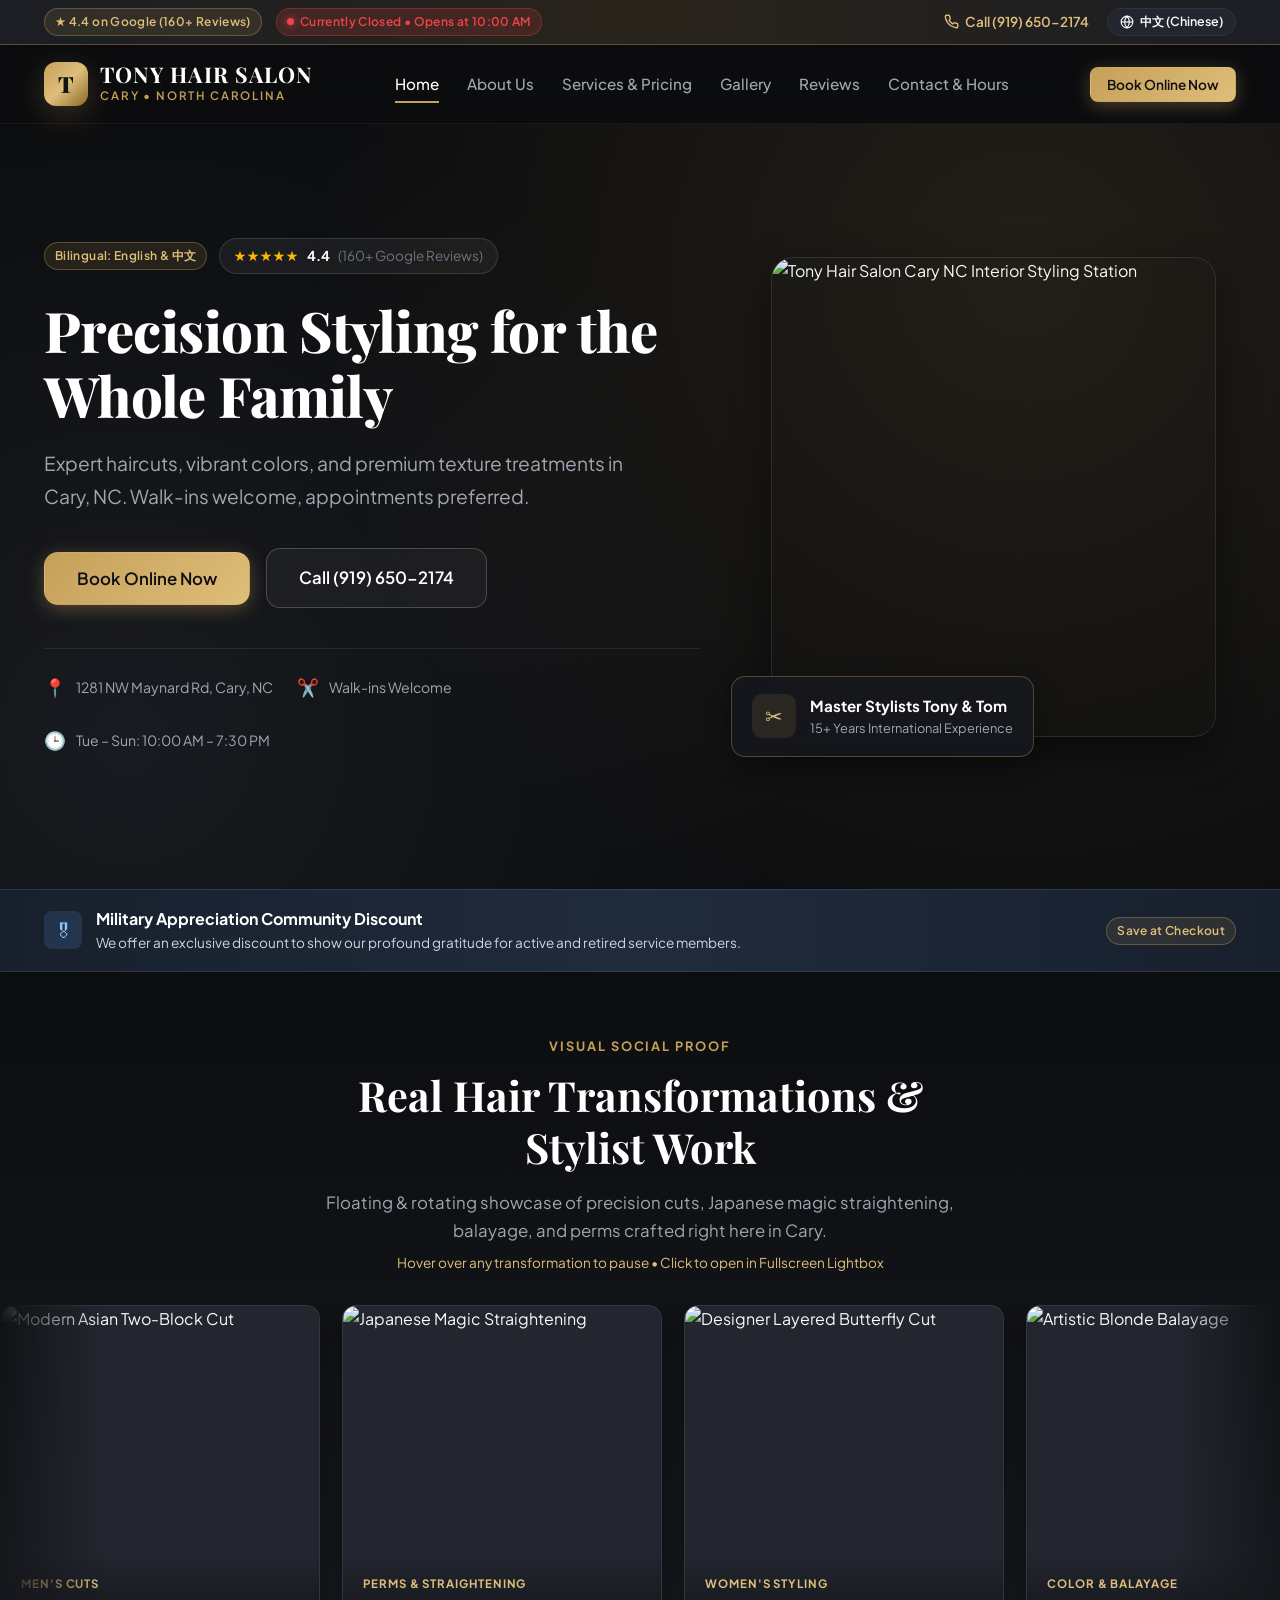
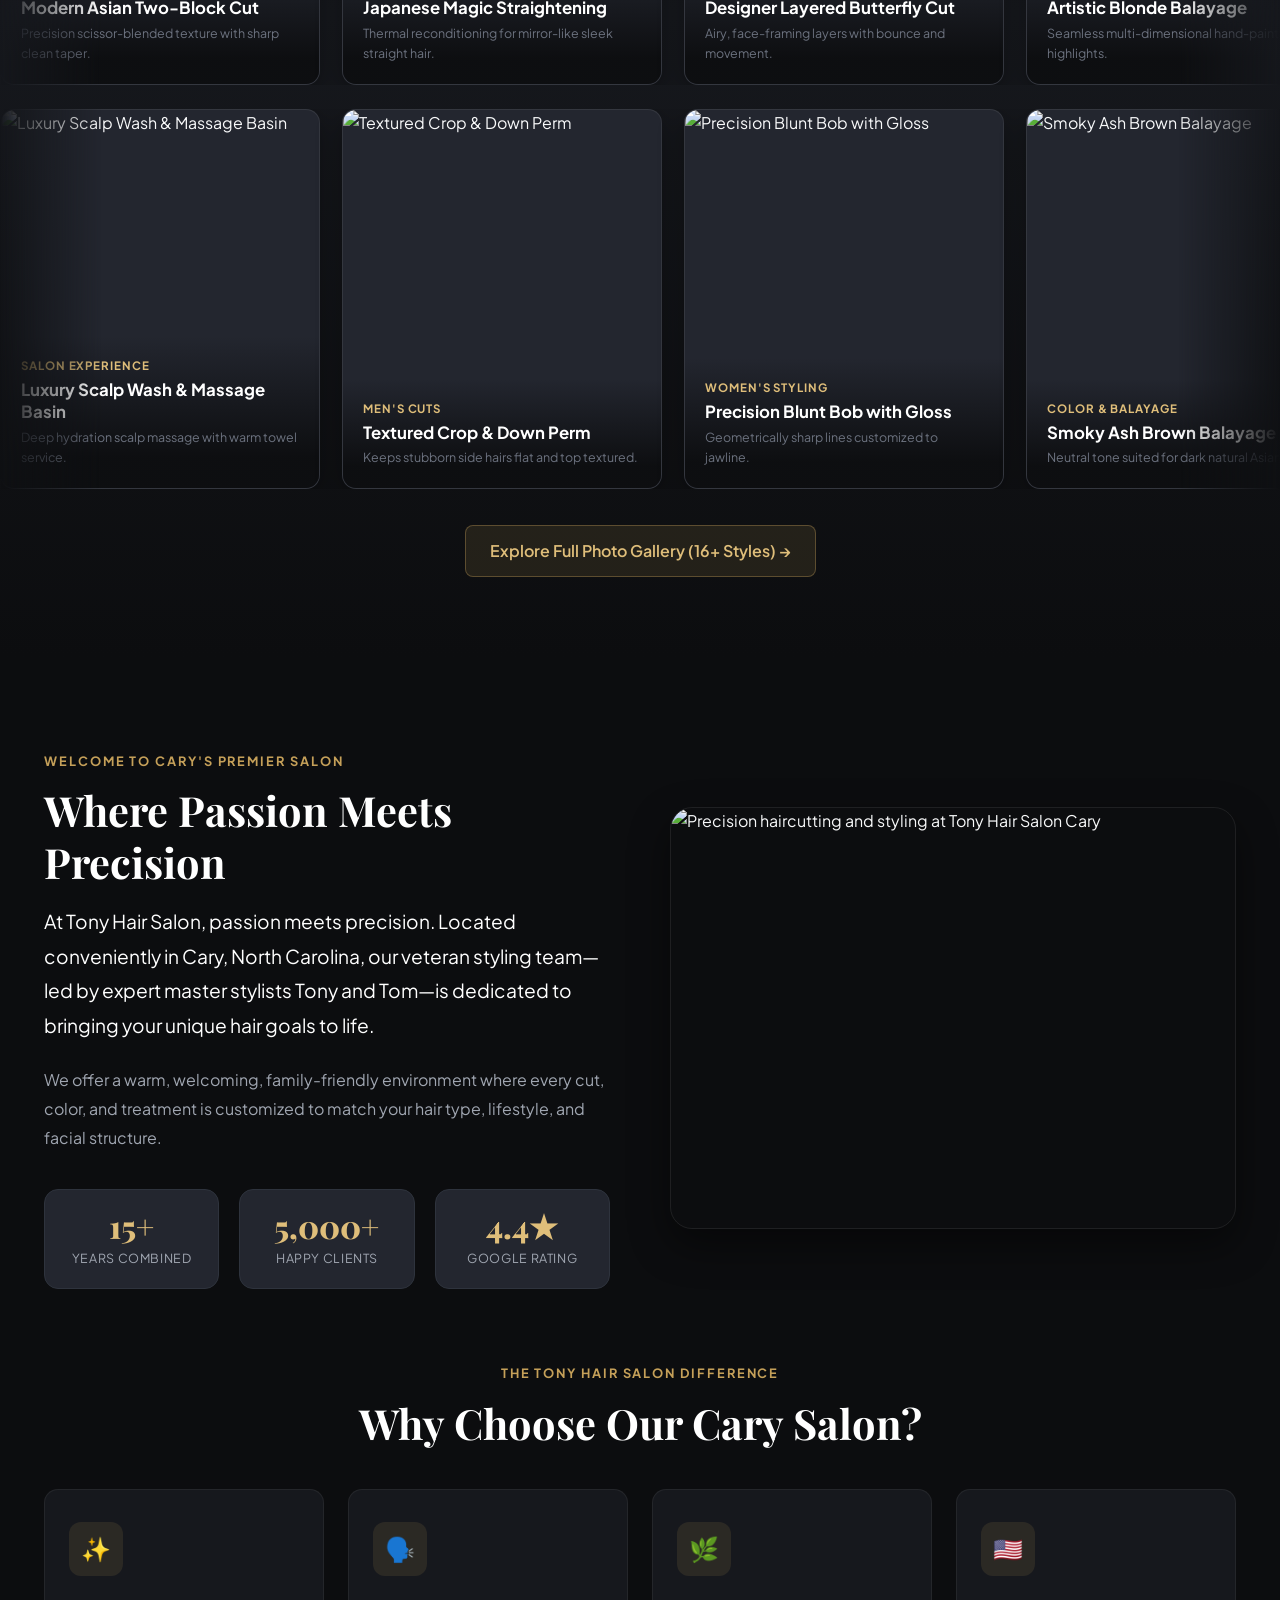
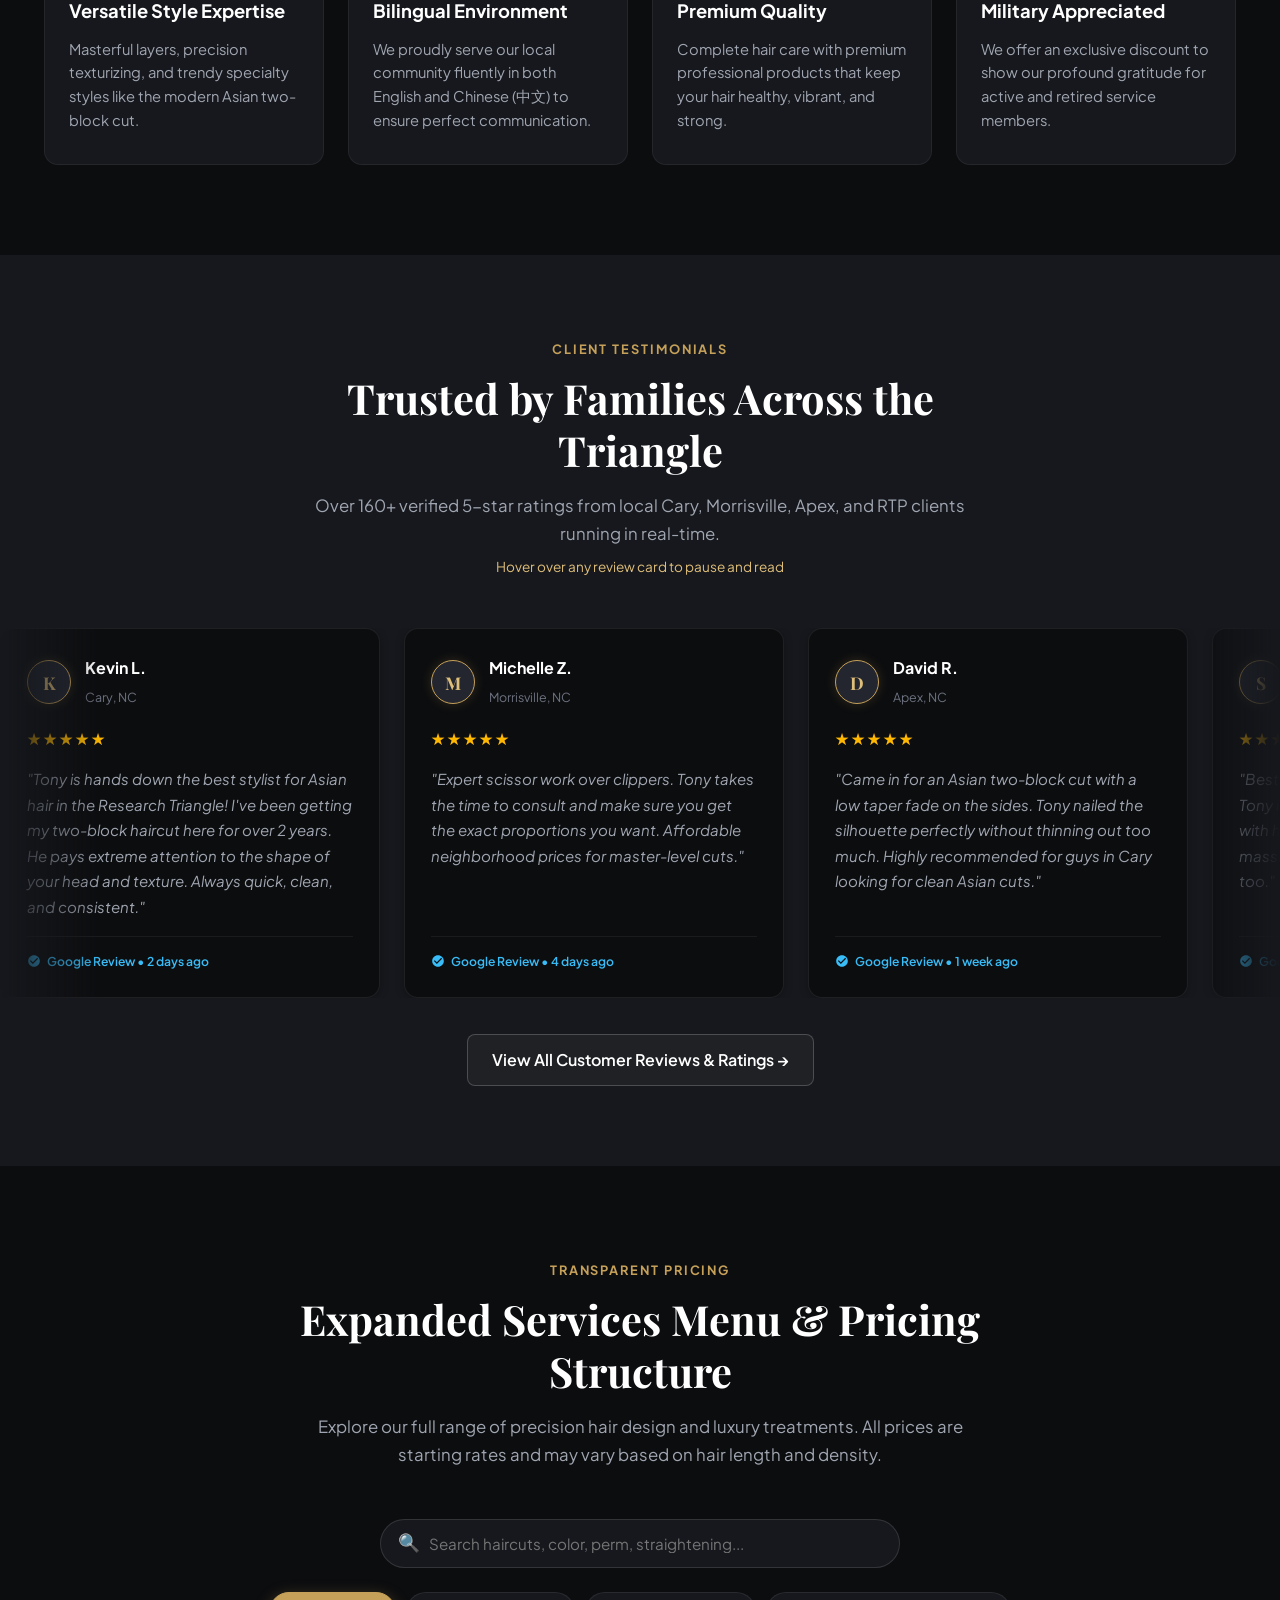
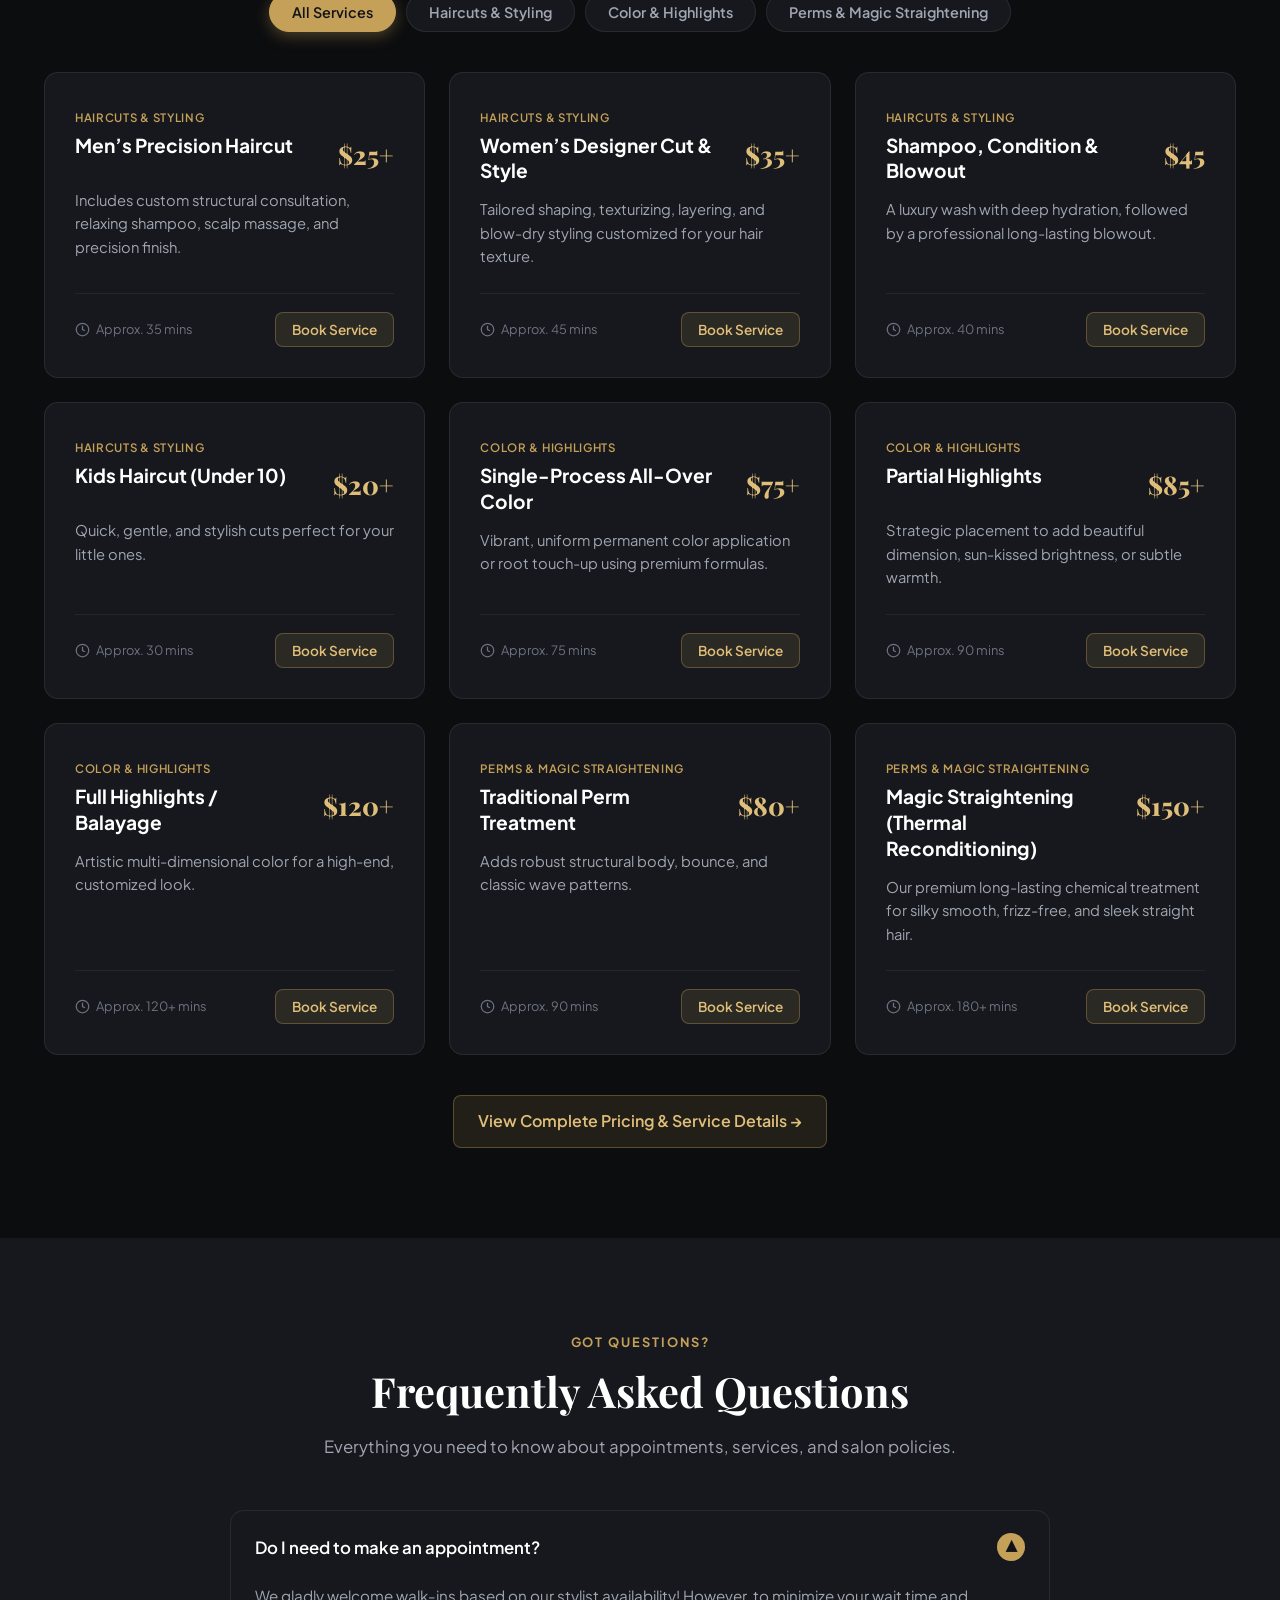
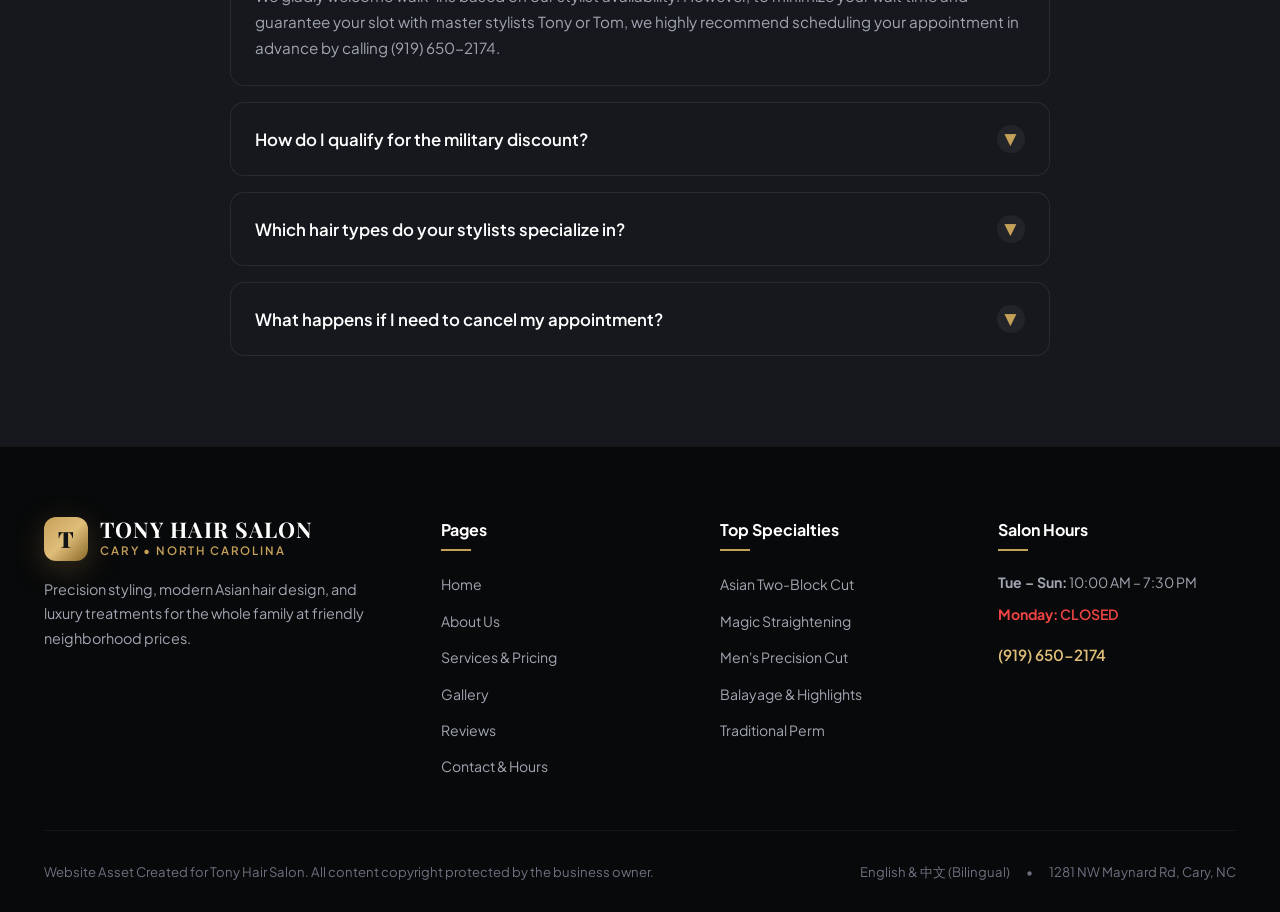
==== index.html @ cad19a23 "feat: complete multi-page bilingual website with clean URLs, 3D social proof, and 158 Google reviews" ====
<!DOCTYPE html>
<html lang="en">
<head>
  <meta charset="UTF-8">
  <meta name="viewport" content="width=device-width, initial-scale=1.0, maximum-scale=5.0">
  <title>Tony Hair Salon | Precision Styling in Cary, NC | 托尼美发沙龙</title>
  <meta name="description" content="Tony Hair Salon in Cary, NC. Expert haircuts, modern Asian two-block cuts, vibrant colors, balayage, perms, and Japanese Magic Straightening by master stylists Tony and Tom. Walk-ins welcome!">
  <meta name="keywords" content="Tony Hair Salon, Cary NC hair salon, Asian hair salon Cary, two block cut Cary, Japanese magic straightening NC, haircut Cary NC, balayage Cary NC, Tony and Tom stylists">
  <meta name="author" content="Tony Hair Salon">
  
  <!-- OpenGraph / Social Sharing -->
  <meta property="og:type" content="business.business">
  <meta property="og:title" content="Tony Hair Salon | Precision Styling in Cary, NC">
  <meta property="og:description" content="Expert haircuts, vibrant colors, and premium texture treatments in Cary, NC. Walk-ins welcome, appointments preferred. Bilingual English & Chinese.">
  <meta property="og:image" content="https://images.unsplash.com/photo-1560066984-138dadb4c035?auto=format&fit=crop&w=1200&q=80">
  <meta property="og:url" content="https://tonyhairsaloncary.com">

  <!-- Favicon Monogram -->
  <link rel="icon" href="data:image/svg+xml,<svg xmlns='http://www.w3.org/2000/svg' viewBox='0 0 100 100'><rect width='100' height='100' rx='22' fill='%23121316'/><text x='50%' y='64%' font-family='Georgia, serif' font-size='56' font-weight='bold' fill='%23c5a059' text-anchor='middle'>T</text></svg>">

  <!-- Google Fonts: Playfair Display (Serif) & Plus Jakarta Sans (Sans-Serif) -->
  <link rel="preconnect" href="https://fonts.googleapis.com">
  <link rel="preconnect" href="https://fonts.gstatic.com" crossorigin>
  <link href="https://fonts.googleapis.com/css2?family=Playfair+Display:ital,wght@0,600;0,700;0,800;1,600&family=Plus+Jakarta+Sans:wght@400;500;600;700;800&display=swap" rel="stylesheet">

  <!-- Main Stylesheet -->
  <link rel="stylesheet" href="styles.css">

  <!-- Schema.org LocalBusiness SEO Data -->
  <script type="application/ld+json">
  {
    "@context": "https://schema.org",
    "@type": "HairSalon",
    "name": "Tony Hair Salon",
    "image": "https://images.unsplash.com/photo-1560066984-138dadb4c035?auto=format&fit=crop&w=1200&q=80",
    "telephone": "+1-919-650-2174",
    "address": {
      "@type": "PostalAddress",
      "streetAddress": "1281 NW Maynard Rd",
      "addressLocality": "Cary",
      "addressRegion": "NC",
      "postalCode": "27513",
      "addressCountry": "US"
    },
    "geo": {
      "@type": "GeoCoordinates",
      "latitude": 35.7929424,
      "longitude": -78.7959042
    },
    "url": "https://tonyhairsaloncary.com",
    "priceRange": "$20 - $150+",
    "aggregateRating": {
      "@type": "AggregateRating",
      "ratingValue": "4.4",
      "reviewCount": "168"
    },
    "openingHoursSpecification": [
      {
        "@type": "OpeningHoursSpecification",
        "dayOfWeek": ["Tuesday", "Wednesday", "Thursday", "Friday", "Saturday", "Sunday"],
        "opens": "10:00",
        "closes": "19:30"
      }
    ],
    "paymentAccepted": "Cash, Credit Card, Apple Pay"
  }
  </script>
</head>
<body>

  <!-- Top Announcement & Live Status Bar -->
  <aside class="announcement-bar" aria-label="Business Announcements and Live Status">
    <div class="container announcement-content">
      <div class="announcement-left">
        <a href="reviews" class="badge-pill badge-gold" data-i18n="top_badge">★ 4.4 on Google (160+ Reviews)</a>
        <span id="liveHoursBadge" class="badge-pill badge-open">
          <span class="status-dot"></span> <span data-i18n="status_open">Open Today until 7:30 PM</span>
        </span>
      </div>
      <div class="announcement-right">
        <a href="tel:9196502174" class="phone-quicklink">
          <svg width="15" height="15" viewBox="0 0 24 24" fill="none" stroke="currentColor" stroke-width="2.2"><path d="M22 16.92v3a2 2 0 0 1-2.18 2 19.79 19.79 0 0 1-8.63-3.07 19.5 19.5 0 0 1-6-6 19.79 19.79 0 0 1-3.07-8.67A2 2 0 0 1 4.11 2h3a2 2 0 0 1 2 1.72 12.84 12.84 0 0 0 .7 2.81 2 2 0 0 1-.45 2.11L8.09 9.91a16 16 0 0 0 6 6l1.27-1.27a2 2 0 0 1 2.11-.45 12.84 12.84 0 0 0 2.81.7A2 2 0 0 1 22 16.92z"></path></svg>
          <span data-i18n="call_us">Call (919) 650-2174</span>
        </a>
        <!-- Bilingual Switcher Toggle -->
        <button id="langToggleBtn" class="lang-switch" aria-label="Switch Language Between English and Chinese">
          <svg width="14" height="14" viewBox="0 0 24 24" fill="none" stroke="currentColor" stroke-width="2"><circle cx="12" cy="12" r="10"></circle><line x1="2" y1="12" x2="22" y2="12"></line><path d="M12 2a15.3 15.3 0 0 1 4 10 15.3 15.3 0 0 1-4 10 15.3 15.3 0 0 1-4-10 15.3 15.3 0 0 1 4-10z"></path></svg>
          <span data-i18n="lang_btn">中文 (Chinese)</span>
        </button>
      </div>
    </div>
  </aside>

  <!-- Site Header & Navigation (Multi-Page) -->
  <header class="site-header">
    <div class="container header-inner">
      <a href="/" class="logo" aria-label="Tony Hair Salon Homepage">
        <div class="logo-symbol">T</div>
        <div class="logo-text">
          <span class="logo-title">Tony Hair Salon</span>
          <span>Cary • North Carolina</span>
        </div>
      </a>

      <nav id="mainNav" class="main-nav" aria-label="Main Navigation">
        <a href="/" class="nav-link current" data-i18n="nav_home">Home</a>
        <a href="about" class="nav-link" data-i18n="nav_about">About Us</a>
        <a href="services" class="nav-link" data-i18n="nav_services">Services & Pricing</a>
        <a href="gallery" class="nav-link" data-i18n="nav_gallery">Gallery</a>
        <a href="reviews" class="nav-link" data-i18n="nav_reviews">Reviews</a>
        <a href="contact" class="nav-link" data-i18n="nav_contact">Contact & Hours</a>
      </nav>

      <div class="header-actions">
        <button class="btn btn-primary btn-sm" onclick="openBookingModal()" data-i18n="btn_book_online">
          Book Online Now
        </button>
        <button id="mobileToggleBtn" class="mobile-toggle" aria-label="Toggle Mobile Menu">
          <svg width="24" height="24" viewBox="0 0 24 24" fill="none" stroke="currentColor" stroke-width="2"><line x1="3" y1="12" x2="21" y2="12"></line><line x1="3" y1="6" x2="21" y2="6"></line><line x1="3" y1="18" x2="21" y2="18"></line></svg>
        </button>
      </div>
    </div>
  </header>

  <!-- Hero Section -->
  <section class="hero-section">
    <div class="container hero-grid">
      <div class="hero-content">
        <div class="hero-badge-wrap">
          <span class="badge-pill badge-gold" data-i18n="hero_bilingual">Bilingual: English & 中文</span>
          <a href="reviews" class="google-rating-pill">
            <span class="stars">★★★★★</span>
            <span style="font-weight: 700; color: #fff;">4.4</span>
            <span style="color: var(--text-muted);">(160+ Google Reviews)</span>
          </a>
        </div>

        <h1 class="hero-title" data-i18n="hero_headline">
          Precision Styling for the <span class="text-gold">Whole Family</span>
        </h1>

        <p class="hero-subtitle" data-i18n="hero_subheadline">
          Expert haircuts, vibrant colors, and premium texture treatments in Cary, NC. Walk-ins welcome, appointments preferred.
        </p>

        <div class="hero-cta-group">
          <button class="btn btn-primary btn-lg" onclick="openBookingModal()" data-i18n="hero_cta_book">
            <svg width="18" height="18" viewBox="0 0 24 24" fill="none" stroke="currentColor" stroke-width="2.5"><rect x="3" y="4" width="18" height="18" rx="2" ry="2"></rect><line x1="16" y1="2" x2="16" y2="6"></line><line x1="8" y1="2" x2="8" y2="6"></line><line x1="3" y1="10" x2="21" y2="10"></line></svg>
            Book Online Now
          </button>
          <a href="tel:9196502174" class="btn btn-outline btn-lg" data-i18n="hero_cta_call">
            <svg width="18" height="18" viewBox="0 0 24 24" fill="none" stroke="currentColor" stroke-width="2.2"><path d="M22 16.92v3a2 2 0 0 1-2.18 2 19.79 19.79 0 0 1-8.63-3.07 19.5 19.5 0 0 1-6-6 19.79 19.79 0 0 1-3.07-8.67A2 2 0 0 1 4.11 2h3a2 2 0 0 1 2 1.72 12.84 12.84 0 0 0 .7 2.81 2 2 0 0 1-.45 2.11L8.09 9.91a16 16 0 0 0 6 6l1.27-1.27a2 2 0 0 1 2.11-.45 12.84 12.84 0 0 0 2.81.7A2 2 0 0 1 22 16.92z"></path></svg>
            Call (919) 650-2174
          </a>
        </div>

        <div class="hero-meta-strip">
          <div class="meta-item">
            <span class="meta-item-icon">📍</span>
            <span data-i18n="hero_location_tag">1281 NW Maynard Rd, Cary, NC</span>
          </div>
          <div class="meta-item">
            <span class="meta-item-icon">✂️</span>
            <span data-i18n="hero_walkins">Walk-ins Welcome</span>
          </div>
          <div class="meta-item">
            <span class="meta-item-icon">🕒</span>
            <span>Tue – Sun: 10:00 AM – 7:30 PM</span>
          </div>
        </div>
      </div>

      <div class="hero-visual">
        <div class="hero-image-stack">
          <img 
            src="https://images.unsplash.com/photo-1560066984-138dadb4c035?auto=format&fit=crop&w=800&q=80" 
            alt="Tony Hair Salon Cary NC Interior Styling Station" 
            class="hero-image-main"
            loading="eager"
          >
          <div class="hero-floating-card">
            <div class="floating-icon">✂</div>
            <div class="floating-text">
              <h4 data-i18n="hero_floating_title">Master Stylists Tony & Tom</h4>
              <p data-i18n="hero_floating_sub">15+ Years International Experience</p>
            </div>
          </div>
        </div>
      </div>
    </div>
  </section>

  <!-- Military Appreciation Strip -->
  <section class="military-strip" aria-label="Military Discount Announcement">
    <div class="container military-content">
      <div class="military-badge-box">
        <div class="military-icon">🎖</div>
        <div class="military-text">
          <h4 data-i18n="military_title">Military Appreciation Community Discount</h4>
          <p data-i18n="military_desc">We offer an exclusive discount to show our profound gratitude for active and retired service members.</p>
        </div>
      </div>
      <div>
        <span class="badge-pill badge-gold" data-i18n="military_badge">Save at Checkout</span>
      </div>
    </div>
  </section>

  <!-- 3D FLOATING & ROTATING VISUAL SOCIAL PROOF LOOP -->
  <section class="social-proof-3d-section" aria-label="Visual Social Proof 3D Showcase">
    <div class="container">
      <div class="section-header" style="margin-bottom: 30px;">
        <span class="section-tag" data-i18n="proof_tag">Visual Social Proof</span>
        <h2 class="section-title" data-i18n="proof_title">Real Hair Transformations & Stylist Work</h2>
        <p class="section-desc" data-i18n="proof_desc">
          Floating & rotating showcase of precision cuts, Japanese magic straightening, balayage, and perms crafted right here in Cary.
        </p>
        <p style="font-size: 0.85rem; color: var(--accent-gold-light); margin-top: 8px;" data-i18n="proof_hint">
          Hover over any transformation to pause • Click to open in Fullscreen Lightbox
        </p>
      </div>
    </div>

    <!-- 3D Marquee Container with Dual Infinite Tracks -->
    <div class="marquee-3d-container">
      <!-- Track 1: Glides Left with 3D Tilt -->
      <div class="marquee-track-wrapper">
        <div id="proofTrack1" class="marquee-track marquee-left">
          <!-- Populated dynamically by script.js with 3D floating cards -->
        </div>
      </div>

      <!-- Track 2: Glides Right with Alternate 3D Tilt -->
      <div class="marquee-track-wrapper">
        <div id="proofTrack2" class="marquee-track marquee-right">
          <!-- Populated dynamically by script.js with 3D floating cards -->
        </div>
      </div>
    </div>

    <div style="text-align: center; margin-top: 36px;">
      <a href="gallery" class="btn btn-outline-gold">
        Explore Full Photo Gallery (16+ Styles) →
      </a>
    </div>
  </section>

  <!-- Welcome & Story Section -->
  <section class="section">
    <div class="container">
      <div class="welcome-grid">
        <div class="welcome-text">
          <span class="section-tag" data-i18n="welcome_tag">Welcome to Cary's Premier Salon</span>
          <h2 class="section-title" data-i18n="welcome_title">Where Passion Meets Precision</h2>
          <p class="welcome-lead" data-i18n="welcome_lead">
            At Tony Hair Salon, passion meets precision. Located conveniently in Cary, North Carolina, our veteran styling team—led by expert master stylists Tony and Tom—is dedicated to bringing your unique hair goals to life.
          </p>
          <p class="welcome-body" data-i18n="welcome_body">
            We offer a warm, welcoming, family-friendly environment where every cut, color, and treatment is customized to match your hair type, lifestyle, and facial structure.
          </p>

          <div class="welcome-stats">
            <div class="stat-box">
              <div class="stat-number">15+</div>
              <div class="stat-label" data-i18n="stat_experience">Years Combined</div>
            </div>
            <div class="stat-box">
              <div class="stat-number">5,000+</div>
              <div class="stat-label" data-i18n="stat_clients">Happy Clients</div>
            </div>
            <div class="stat-box">
              <div class="stat-number">4.4★</div>
              <div class="stat-label" data-i18n="stat_rating">Google Rating</div>
            </div>
          </div>
        </div>

        <div class="welcome-media">
          <div class="welcome-img-card">
            <img 
              src="https://images.unsplash.com/photo-1522337360788-8b13dee7a37e?auto=format&fit=crop&w=800&q=80" 
              alt="Precision haircutting and styling at Tony Hair Salon Cary"
              loading="lazy"
            >
          </div>
        </div>
      </div>

      <!-- Why Choose Us 4 Pillars Grid -->
      <div class="section-header" style="margin-bottom: 40px;">
        <span class="section-tag" data-i18n="why_tag">The Tony Hair Salon Difference</span>
        <h2 class="section-title" data-i18n="why_title">Why Choose Our Cary Salon?</h2>
      </div>

      <div class="features-grid">
        <!-- Feature 1 -->
        <div class="feature-card">
          <div class="feature-icon">✨</div>
          <h3 class="feature-title" data-i18n="feat_1_title">Versatile Style Expertise</h3>
          <p class="feature-desc" data-i18n="feat_1_desc">
            Masterful layers, precision texturizing, and trendy specialty styles like the modern Asian two-block cut.
          </p>
        </div>

        <!-- Feature 2 -->
        <div class="feature-card">
          <div class="feature-icon">🗣️</div>
          <h3 class="feature-title" data-i18n="feat_2_title">Bilingual Environment</h3>
          <p class="feature-desc" data-i18n="feat_2_desc">
            We proudly serve our local community fluently in both English and Chinese (中文) to ensure perfect communication.
          </p>
        </div>

        <!-- Feature 3 -->
        <div class="feature-card">
          <div class="feature-icon">🌿</div>
          <h3 class="feature-title" data-i18n="feat_3_title">Premium Quality</h3>
          <p class="feature-desc" data-i18n="feat_3_desc">
            Complete hair care with premium professional products that keep your hair healthy, vibrant, and strong.
          </p>
        </div>

        <!-- Feature 4 -->
        <div class="feature-card">
          <div class="feature-icon">🇺🇸</div>
          <h3 class="feature-title" data-i18n="feat_4_title">Military Appreciated</h3>
          <p class="feature-desc" data-i18n="feat_4_desc">
            We offer an exclusive discount to show our profound gratitude for active and retired service members.
          </p>
        </div>
      </div>
    </div>
  </section>

  <!-- GOOGLE REVIEWS RUNNING IN INFINITE LOOP -->
  <section class="reviews-loop-section" aria-label="Customer Reviews Running Marquee">
    <div class="container">
      <div class="section-header">
        <span class="section-tag" data-i18n="reviews_tag">Client Testimonials</span>
        <h2 class="section-title" data-i18n="reviews_title">Trusted by Families Across the Triangle</h2>
        <p class="section-desc" data-i18n="reviews_desc">
          Over 160+ verified 5-star ratings from local Cary, Morrisville, Apex, and RTP clients running in real-time.
        </p>
        <p style="font-size: 0.85rem; color: var(--accent-gold-light); margin-top: 8px;" data-i18n="reviews_hint">
          Hover over any review card to pause and read
        </p>
      </div>
    </div>

    <!-- Continuous Infinite Running Track -->
    <div class="reviews-marquee-wrapper">
      <div id="reviewsLoopTrack" class="reviews-marquee-track">
        <!-- Rendered dynamically by script.js -->
      </div>
    </div>

    <div style="text-align: center; margin-top: 36px;">
      <a href="reviews" class="btn btn-outline">
        View All Customer Reviews & Ratings →
      </a>
    </div>
  </section>

  <!-- Featured Services Preview -->
  <section class="section">
    <div class="container">
      <div class="section-header">
        <span class="section-tag" data-i18n="services_tag">Transparent Pricing</span>
        <h2 class="section-title" data-i18n="services_title">Expanded Services Menu & Pricing Structure</h2>
        <p class="section-desc" data-i18n="services_desc">
          Explore our full range of precision hair design and luxury treatments. All prices are starting rates and may vary based on hair length and density.
        </p>
      </div>

      <!-- Searchable & Tabbed Controls -->
      <div class="services-control-panel">
        <div class="services-search-wrapper">
          <span class="services-search-icon">🔍</span>
          <input 
            type="text" 
            id="servicesSearchInput" 
            class="services-search-input" 
            placeholder="Search haircuts, color, perm, straightening..." 
            data-i18n-placeholder="search_placeholder"
            aria-label="Search Services"
          >
        </div>

        <div class="service-tabs">
          <button class="tab-btn active" data-category="all" data-i18n="tab_all">All Services</button>
          <button class="tab-btn" data-category="cuts" data-i18n="tab_cuts">Haircuts & Styling</button>
          <button class="tab-btn" data-category="color" data-i18n="tab_color">Color & Highlights</button>
          <button class="tab-btn" data-category="treatments" data-i18n="tab_treatments">Perms & Magic Straightening</button>
        </div>
      </div>

      <!-- Services Grid -->
      <div id="servicesContainer" class="services-grid">
        <!-- Rendered dynamically by script.js -->
      </div>

      <div style="text-align: center; margin-top: 40px;">
        <a href="services" class="btn btn-outline-gold">
          View Complete Pricing & Service Details →
        </a>
      </div>
    </div>
  </section>

  <!-- Frequently Asked Questions (FAQ Accordion) -->
  <section class="section section-alt">
    <div class="container">
      <div class="section-header">
        <span class="section-tag" data-i18n="faq_tag">Got Questions?</span>
        <h2 class="section-title" data-i18n="faq_title">Frequently Asked Questions</h2>
        <p class="section-desc" data-i18n="faq_desc">
          Everything you need to know about appointments, services, and salon policies.
        </p>
      </div>

      <div class="faq-wrap">
        <!-- FAQ 1 -->
        <div class="faq-item active">
          <button class="faq-question">
            <span data-i18n="faq_q1">Do I need to make an appointment?</span>
            <span class="faq-icon">▼</span>
          </button>
          <div class="faq-answer" style="max-height: 200px;">
            <p data-i18n="faq_a1">
              We gladly welcome walk-ins based on our stylist availability! However, to minimize your wait time and guarantee your slot with master stylists Tony or Tom, we highly recommend scheduling your appointment in advance by calling (919) 650-2174.
            </p>
          </div>
        </div>

        <!-- FAQ 2 -->
        <div class="faq-item">
          <button class="faq-question">
            <span data-i18n="faq_q2">How do I qualify for the military discount?</span>
            <span class="faq-icon">▼</span>
          </button>
          <div class="faq-answer">
            <p data-i18n="faq_a2">
              Simply present your valid military ID, veteran ID, or dependent ID card to our team at checkout, and we will happily apply your exclusive community discount.
            </p>
          </div>
        </div>

        <!-- FAQ 3 -->
        <div class="faq-item">
          <button class="faq-question">
            <span data-i18n="faq_q3">Which hair types do your stylists specialize in?</span>
            <span class="faq-icon">▼</span>
          </button>
          <div class="faq-answer">
            <p data-i18n="faq_a3">
              Our stylists have years of international experience handling a vast array of hair textures. We specialize heavily in difficult-to-manage thick hair, precision layering, texturizing cuts, Asian hair styling (like two-blocks and magic straightening), as well as classic American cuts.
            </p>
          </div>
        </div>

        <!-- FAQ 4 -->
        <div class="faq-item">
          <button class="faq-question">
            <span data-i18n="faq_q4">What happens if I need to cancel my appointment?</span>
            <span class="faq-icon">▼</span>
          </button>
          <div class="faq-answer">
            <p data-i18n="faq_a4">
              We completely understand that life happens! We kindly ask that you give us at least a 24-hour notice if you need to reschedule or cancel your appointment so we can offer that time slot to another client.
            </p>
          </div>
        </div>
      </div>
    </div>
  </section>

  <!-- Site Footer -->
  <footer class="site-footer">
    <div class="container">
      <div class="footer-top">
        <div class="footer-brand">
          <div class="logo">
            <div class="logo-symbol">T</div>
            <div class="logo-text">
              <span class="logo-title">Tony Hair Salon</span>
              <span>Cary • North Carolina</span>
            </div>
          </div>
          <p>
            Precision styling, modern Asian hair design, and luxury treatments for the whole family at friendly neighborhood prices.
          </p>
        </div>

        <div class="footer-col">
          <h4>Pages</h4>
          <ul class="footer-links">
            <li><a href="/" data-i18n="nav_home">Home</a></li>
            <li><a href="about" data-i18n="nav_about">About Us</a></li>
            <li><a href="services" data-i18n="nav_services">Services & Pricing</a></li>
            <li><a href="gallery" data-i18n="nav_gallery">Gallery</a></li>
            <li><a href="reviews" data-i18n="nav_reviews">Reviews</a></li>
            <li><a href="contact" data-i18n="nav_contact">Contact & Hours</a></li>
          </ul>
        </div>

        <div class="footer-col">
          <h4>Top Specialties</h4>
          <ul class="footer-links">
            <li><a href="services">Asian Two-Block Cut</a></li>
            <li><a href="services">Magic Straightening</a></li>
            <li><a href="services">Men's Precision Cut</a></li>
            <li><a href="services">Balayage & Highlights</a></li>
            <li><a href="services">Traditional Perm</a></li>
          </ul>
        </div>

        <div class="footer-col">
          <h4>Salon Hours</h4>
          <p style="font-size: 0.88rem; color: var(--text-secondary); margin-bottom: 8px;">
            <strong>Tue – Sun:</strong> 10:00 AM – 7:30 PM
          </p>
          <p style="font-size: 0.88rem; color: #ef4444; font-weight: 600; margin-bottom: 16px;">
            <strong>Monday:</strong> CLOSED
          </p>
          <a href="tel:9196502174" class="phone-quicklink" style="font-size: 0.95rem;">
            (919) 650-2174
          </a>
        </div>
      </div>

      <div class="footer-bottom">
        <div>
          Website Asset Created for Tony Hair Salon. All content copyright protected by the business owner.
        </div>
        <div style="display: flex; gap: 16px;">
          <span>English & 中文 (Bilingual)</span>
          <span>•</span>
          <span>1281 NW Maynard Rd, Cary, NC</span>
        </div>
      </div>
    </div>
  </footer>

  <!-- Mobile Sticky Action Bar -->
  <aside class="mobile-action-bar" aria-label="Mobile Quick Actions">
    <div class="mobile-action-inner">
      <a href="tel:9196502174" class="mobile-btn mobile-btn-call">
        <svg width="18" height="18" viewBox="0 0 24 24" fill="none" stroke="currentColor" stroke-width="2.2"><path d="M22 16.92v3a2 2 0 0 1-2.18 2 19.79 19.79 0 0 1-8.63-3.07 19.5 19.5 0 0 1-6-6 19.79 19.79 0 0 1-3.07-8.67A2 2 0 0 1 4.11 2h3a2 2 0 0 1 2 1.72 12.84 12.84 0 0 0 .7 2.81 2 2 0 0 1-.45 2.11L8.09 9.91a16 16 0 0 0 6 6l1.27-1.27a2 2 0 0 1 2.11-.45 12.84 12.84 0 0 0 2.81.7A2 2 0 0 1 22 16.92z"></path></svg>
        <span data-i18n="mob_call">Call Us</span>
      </a>
      <button class="mobile-btn mobile-btn-book" onclick="openBookingModal()">
        <svg width="18" height="18" viewBox="0 0 24 24" fill="none" stroke="currentColor" stroke-width="2.5"><rect x="3" y="4" width="18" height="18" rx="2" ry="2"></rect><line x1="16" y1="2" x2="16" y2="6"></line><line x1="8" y1="2" x2="8" y2="6"></line><line x1="3" y1="10" x2="21" y2="10"></line></svg>
        <span data-i18n="mob_book">Book Now</span>
      </button>
      <a href="https://www.google.com/maps/dir/?api=1&destination=Tony+Hair+Salon+1281+NW+Maynard+Rd+Cary+NC+27513" target="_blank" rel="noopener noreferrer" class="mobile-btn mobile-btn-dir">
        <svg width="18" height="18" viewBox="0 0 24 24" fill="none" stroke="currentColor" stroke-width="2.2"><polygon points="3 11 22 2 13 21 11 13 3 11"></polygon></svg>
        <span data-i18n="mob_maps">Directions</span>
      </a>
    </div>
  </aside>

  <!-- Interactive Online Booking Modal -->
  <div id="bookingModal" class="modal-backdrop" role="dialog" aria-modal="true" aria-labelledby="modalTitle">
    <div class="modal-container">
      <button id="bookingModalClose" class="modal-close-btn" aria-label="Close modal">✕</button>
      <div class="modal-header">
        <h3 id="modalTitle" class="modal-title" data-i18n="modal_title">Request an Appointment</h3>
        <p class="modal-subtitle" data-i18n="modal_subtitle">Book your session with Master Stylists Tony or Tom in Cary, NC.</p>
      </div>

      <form id="bookingForm" class="booking-form">
        <div class="form-row">
          <div class="form-group">
            <label class="form-label" for="bookingStylist" data-i18n="label_stylist">Preferred Stylist</label>
            <select id="bookingStylist" class="form-control">
              <option value="any" data-i18n="opt_any_stylist">First Available Stylist</option>
              <option value="tony">Tony (Founder & Master Stylist)</option>
              <option value="tom">Tom (Senior Master Stylist)</option>
            </select>
          </div>

          <div class="form-group">
            <label class="form-label" for="bookingService" data-i18n="label_service">Select Service</label>
            <select id="bookingService" class="form-control" required>
              <!-- Populated by script.js -->
            </select>
          </div>
        </div>

        <div class="form-row">
          <div class="form-group">
            <label class="form-label" for="bookingDate" data-i18n="label_date">Preferred Date</label>
            <input type="date" id="bookingDate" class="form-control" required>
          </div>

          <div class="form-group">
            <label class="form-label" for="bookingTime" data-i18n="label_time">Preferred Time</label>
            <select id="bookingTime" class="form-control" required>
              <option value="10:00 AM">10:00 AM</option>
              <option value="10:30 AM">10:30 AM</option>
              <option value="11:00 AM">11:00 AM</option>
              <option value="11:30 AM">11:30 AM</option>
              <option value="12:00 PM">12:00 PM</option>
              <option value="12:30 PM">12:30 PM</option>
              <option value="1:00 PM">1:00 PM</option>
              <option value="1:30 PM">1:30 PM</option>
              <option value="2:00 PM">2:00 PM</option>
              <option value="2:30 PM">2:30 PM</option>
              <option value="3:00 PM">3:00 PM</option>
              <option value="3:30 PM">3:30 PM</option>
              <option value="4:00 PM">4:00 PM</option>
              <option value="4:30 PM">4:30 PM</option>
              <option value="5:00 PM">5:00 PM</option>
              <option value="5:30 PM">5:30 PM</option>
              <option value="6:00 PM">6:00 PM</option>
              <option value="6:30 PM">6:30 PM</option>
            </select>
          </div>
        </div>

        <div class="form-row">
          <div class="form-group">
            <label class="form-label" for="bookingName" data-i18n="label_name">Full Name</label>
            <input type="text" id="bookingName" class="form-control" placeholder="Your name" required>
          </div>

          <div class="form-group">
            <label class="form-label" for="bookingPhone" data-i18n="label_phone">Phone Number</label>
            <input type="tel" id="bookingPhone" class="form-control" placeholder="(919) 000-0000" required>
          </div>
        </div>

        <div class="form-group">
          <label class="form-label" for="bookingNotes" data-i18n="label_notes">Hair Length / Special Requests (Optional)</label>
          <textarea id="bookingNotes" class="form-control" rows="2" placeholder="Tell us about your hair type, desired style, or any reference photo details..."></textarea>
        </div>

        <div class="booking-notice" data-i18n="booking_callout">
          Note: We will confirm your requested slot within business hours. For immediate same-day bookings, please call (919) 650-2174.
        </div>

        <button type="submit" class="btn btn-primary btn-lg" style="width: 100%;" data-i18n="btn_submit_booking">
          Submit Appointment Request
        </button>
      </form>
    </div>
  </div>

  <!-- Lightbox Modal for Work Gallery -->
  <div id="lightboxModal" class="lightbox-modal" role="dialog" aria-modal="true" aria-label="Image Lightbox">
    <div class="lightbox-content">
      <button id="lightboxClose" class="lightbox-close" aria-label="Close Lightbox">✕</button>
      <img id="lightboxImg" src="" alt="Expanded Hair Transformation">
      <div id="lightboxCaption" class="lightbox-caption"></div>
    </div>
  </div>

  <!-- Main JavaScript Files -->
  <script src="reviews-data.js"></script>
  <script src="script.js"></script>
</body>
</html>
---- styles.css ----
/* ==========================================================================
   TONY HAIR SALON - Cary, North Carolina
   Premium Luxury Styling & Responsive Stylesheet
   Multi-Page Support with 3D Floating/Rotating Loop & Marquee Reviews
   ========================================================================== */

:root {
  /* Color Palette */
  --primary: #121316;
  --primary-light: #1c1e24;
  --primary-card: #23262f;
  --primary-border: #2e333d;
  
  --accent-gold: #c5a059;
  --accent-gold-light: #dfbe7a;
  --accent-gold-dark: #a27f3b;
  --accent-gold-bg: rgba(197, 160, 89, 0.12);
  --accent-gold-border: rgba(197, 160, 89, 0.35);

  --text-primary: #f8f9fa;
  --text-secondary: #a0a6b1;
  --text-muted: #6c727f;
  
  --bg-dark: #0c0d0f;
  --bg-card: #16181d;
  --bg-card-hover: #1e2128;
  --bg-light: #ffffff;
  --bg-light-soft: #f4f5f7;

  --success: #10b981;
  --success-bg: rgba(16, 185, 129, 0.15);
  --danger: #ef4444;
  --danger-bg: rgba(239, 68, 68, 0.15);

  /* Typography */
  --font-serif: 'Playfair Display', Georgia, serif;
  --font-sans: 'Plus Jakarta Sans', -apple-system, BlinkMacSystemFont, 'Segoe UI', Roboto, Helvetica, Arial, sans-serif;

  /* Shadows & Elevations */
  --shadow-sm: 0 2px 8px rgba(0, 0, 0, 0.25);
  --shadow-md: 0 8px 24px rgba(0, 0, 0, 0.35);
  --shadow-lg: 0 16px 40px rgba(0, 0, 0, 0.45);
  --shadow-gold: 0 8px 30px rgba(197, 160, 89, 0.25);
  --shadow-gold-lg: 0 16px 50px rgba(197, 160, 89, 0.35);

  /* Layout */
  --max-width: 1240px;
  --radius-sm: 8px;
  --radius-md: 14px;
  --radius-lg: 22px;
  --radius-full: 9999px;
  --transition: all 0.3s cubic-bezier(0.25, 0.8, 0.25, 1);
}

/* Base & Reset */
*, *::before, *::after {
  box-sizing: border-box;
  margin: 0;
  padding: 0;
}

html {
  scroll-behavior: smooth;
  font-size: 16px;
  text-size-adjust: 100%;
}

body {
  font-family: var(--font-sans);
  background-color: var(--bg-dark);
  color: var(--text-primary);
  line-height: 1.65;
  -webkit-font-smoothing: antialiased;
  -moz-osx-font-smoothing: grayscale;
  overflow-x: hidden;
}

img {
  max-width: 100%;
  height: auto;
  display: block;
}

a {
  color: inherit;
  text-decoration: none;
  transition: var(--transition);
}

button, input, select, textarea {
  font-family: inherit;
  font-size: inherit;
}

.container {
  width: 100%;
  max-width: var(--max-width);
  margin: 0 auto;
  padding: 0 24px;
}

/* Top Announcement Bar */
.announcement-bar {
  background: linear-gradient(90deg, #1c1e24 0%, #29241b 50%, #1c1e24 100%);
  border-bottom: 1px solid var(--accent-gold-border);
  padding: 8px 0;
  font-size: 0.85rem;
  color: var(--text-secondary);
}

.announcement-content {
  display: flex;
  justify-content: space-between;
  align-items: center;
  flex-wrap: wrap;
  gap: 12px;
}

.announcement-left {
  display: flex;
  align-items: center;
  gap: 14px;
}

.badge-pill {
  display: inline-flex;
  align-items: center;
  gap: 6px;
  padding: 3px 10px;
  border-radius: var(--radius-full);
  font-size: 0.75rem;
  font-weight: 600;
  letter-spacing: 0.03em;
}

.badge-gold {
  background-color: var(--accent-gold-bg);
  color: var(--accent-gold-light);
  border: 1px solid var(--accent-gold-border);
}

.badge-open {
  background-color: var(--success-bg);
  color: var(--success);
  border: 1px solid rgba(16, 185, 129, 0.3);
}

.badge-closed {
  background-color: var(--danger-bg);
  color: var(--danger);
  border: 1px solid rgba(239, 68, 68, 0.3);
}

.status-dot {
  width: 7px;
  height: 7px;
  border-radius: 50%;
  background-color: currentColor;
  box-shadow: 0 0 8px currentColor;
  display: inline-block;
  animation: pulse 2s infinite;
}

@keyframes pulse {
  0% { transform: scale(0.95); opacity: 0.8; }
  50% { transform: scale(1.2); opacity: 1; }
  100% { transform: scale(0.95); opacity: 0.8; }
}

.announcement-right {
  display: flex;
  align-items: center;
  gap: 18px;
}

.phone-quicklink {
  color: var(--accent-gold-light);
  font-weight: 600;
  display: inline-flex;
  align-items: center;
  gap: 6px;
}

.phone-quicklink:hover {
  color: #fff;
}

/* Language Toggle Button */
.lang-switch {
  background: var(--primary-card);
  border: 1px solid var(--primary-border);
  color: var(--text-primary);
  padding: 4px 12px;
  border-radius: var(--radius-full);
  cursor: pointer;
  display: inline-flex;
  align-items: center;
  gap: 6px;
  font-size: 0.78rem;
  font-weight: 600;
  transition: var(--transition);
}

.lang-switch:hover {
  border-color: var(--accent-gold);
  background: var(--accent-gold-bg);
  color: var(--accent-gold-light);
}

/* Site Header & Navigation */
.site-header {
  position: sticky;
  top: 0;
  z-index: 1000;
  background: rgba(12, 13, 15, 0.92);
  backdrop-filter: blur(14px);
  -webkit-backdrop-filter: blur(14px);
  border-bottom: 1px solid rgba(255, 255, 255, 0.06);
  transition: var(--transition);
}

.header-inner {
  display: flex;
  justify-content: space-between;
  align-items: center;
  height: 78px;
}

.logo {
  display: flex;
  align-items: center;
  gap: 12px;
}

.logo-symbol {
  width: 44px;
  height: 44px;
  background: linear-gradient(135deg, #c5a059 0%, #dfbe7a 50%, #8a6828 100%);
  border-radius: 12px;
  display: flex;
  align-items: center;
  justify-content: center;
  color: #121316;
  font-family: var(--font-serif);
  font-weight: 900;
  font-size: 1.4rem;
  box-shadow: var(--shadow-gold);
}

.logo-text h1, .logo-text .logo-title {
  font-family: var(--font-serif);
  font-size: 1.35rem;
  font-weight: 700;
  letter-spacing: 0.05em;
  color: #ffffff;
  line-height: 1.1;
  text-transform: uppercase;
}

.logo-text span {
  font-size: 0.72rem;
  text-transform: uppercase;
  letter-spacing: 0.16em;
  color: var(--accent-gold);
  font-weight: 600;
  display: block;
}

.main-nav {
  display: flex;
  align-items: center;
  gap: 28px;
}

.nav-link {
  color: var(--text-secondary);
  font-weight: 500;
  font-size: 0.95rem;
  position: relative;
  padding: 6px 0;
}

.nav-link:hover, .nav-link.current {
  color: #ffffff;
}

.nav-link::after {
  content: '';
  position: absolute;
  bottom: 0;
  left: 0;
  width: 0;
  height: 2px;
  background: var(--accent-gold);
  transition: var(--transition);
}

.nav-link:hover::after, .nav-link.current::after {
  width: 100%;
}

.header-actions {
  display: flex;
  align-items: center;
  gap: 14px;
}

.mobile-toggle {
  display: none;
  background: transparent;
  border: none;
  color: var(--text-primary);
  font-size: 1.5rem;
  cursor: pointer;
  padding: 8px;
}

/* Buttons */
.btn {
  display: inline-flex;
  align-items: center;
  justify-content: center;
  gap: 8px;
  font-weight: 600;
  padding: 12px 24px;
  border-radius: var(--radius-sm);
  cursor: pointer;
  transition: var(--transition);
  text-align: center;
  border: 1px solid transparent;
  white-space: nowrap;
}

.btn-primary {
  background: linear-gradient(135deg, #c5a059 0%, #dfbe7a 100%);
  color: #0e0f12;
  box-shadow: 0 4px 18px rgba(197, 160, 89, 0.35);
}

.btn-primary:hover {
  background: linear-gradient(135deg, #dfbe7a 0%, #c5a059 100%);
  transform: translateY(-2px);
  box-shadow: 0 6px 24px rgba(197, 160, 89, 0.5);
}

.btn-outline {
  background: rgba(255, 255, 255, 0.04);
  color: #ffffff;
  border-color: rgba(255, 255, 255, 0.2);
}

.btn-outline:hover {
  background: rgba(255, 255, 255, 0.1);
  border-color: var(--accent-gold);
  color: var(--accent-gold-light);
  transform: translateY(-2px);
}

.btn-outline-gold {
  background: var(--accent-gold-bg);
  color: var(--accent-gold-light);
  border-color: var(--accent-gold-border);
}

.btn-outline-gold:hover {
  background: var(--accent-gold);
  color: #121316;
  border-color: var(--accent-gold);
  transform: translateY(-2px);
}

.btn-sm {
  padding: 8px 16px;
  font-size: 0.85rem;
}

.btn-lg {
  padding: 15px 32px;
  font-size: 1.05rem;
  border-radius: var(--radius-md);
}

/* Page Hero Header (For Subpages) */
.page-hero {
  padding: 60px 0 50px;
  background: radial-gradient(circle at 50% 0%, rgba(197, 160, 89, 0.12) 0%, transparent 70%),
              linear-gradient(180deg, #121316 0%, #0c0d0f 100%);
  border-bottom: 1px solid rgba(255, 255, 255, 0.06);
  text-align: center;
}

.breadcrumbs {
  display: flex;
  justify-content: center;
  align-items: center;
  gap: 8px;
  font-size: 0.85rem;
  color: var(--text-muted);
  margin-bottom: 14px;
}

.breadcrumbs a {
  color: var(--accent-gold-light);
}

.breadcrumbs a:hover {
  text-decoration: underline;
}

/* Hero Section (Homepage) */
.hero-section {
  position: relative;
  min-height: 85vh;
  display: flex;
  align-items: center;
  padding: 80px 0 100px;
  background: radial-gradient(circle at 80% 20%, rgba(197, 160, 89, 0.12) 0%, transparent 60%),
              radial-gradient(circle at 10% 80%, rgba(28, 30, 36, 0.8) 0%, transparent 50%),
              #0c0d0f;
  overflow: hidden;
}

.hero-grid {
  display: grid;
  grid-template-columns: 1.15fr 0.85fr;
  align-items: center;
  gap: 50px;
}

.hero-content {
  position: relative;
  z-index: 2;
}

.hero-badge-wrap {
  display: flex;
  flex-wrap: wrap;
  gap: 12px;
  align-items: center;
  margin-bottom: 24px;
}

.google-rating-pill {
  display: inline-flex;
  align-items: center;
  gap: 8px;
  background: rgba(255, 255, 255, 0.05);
  border: 1px solid rgba(255, 255, 255, 0.12);
  padding: 6px 14px;
  border-radius: var(--radius-full);
  font-size: 0.85rem;
}

.stars {
  color: #ffb800;
  display: inline-flex;
  letter-spacing: 1px;
}

.hero-title {
  font-family: var(--font-serif);
  font-size: 3.5rem;
  line-height: 1.15;
  font-weight: 800;
  color: #ffffff;
  margin-bottom: 20px;
  letter-spacing: -0.01em;
}

.hero-title .text-gold {
  background: linear-gradient(135deg, #dfbe7a 0%, #c5a059 100%);
  -webkit-background-clip: text;
  -webkit-text-fill-color: transparent;
}

.hero-subtitle {
  font-size: 1.2rem;
  color: var(--text-secondary);
  line-height: 1.7;
  margin-bottom: 36px;
  max-width: 580px;
}

.hero-cta-group {
  display: flex;
  flex-wrap: wrap;
  gap: 16px;
  align-items: center;
  margin-bottom: 40px;
}

.hero-meta-strip {
  display: flex;
  flex-wrap: wrap;
  align-items: center;
  gap: 24px;
  padding-top: 24px;
  border-top: 1px solid rgba(255, 255, 255, 0.08);
}

.meta-item {
  display: flex;
  align-items: center;
  gap: 10px;
  font-size: 0.88rem;
  color: var(--text-secondary);
}

.meta-item-icon {
  color: var(--accent-gold);
  font-size: 1.1rem;
}

.hero-visual {
  position: relative;
  z-index: 1;
}

.hero-image-stack {
  position: relative;
  padding: 20px;
}

.hero-image-main {
  width: 100%;
  height: 480px;
  object-fit: cover;
  border-radius: var(--radius-lg);
  border: 1px solid rgba(255, 255, 255, 0.1);
  box-shadow: var(--shadow-lg);
}

.hero-floating-card {
  position: absolute;
  bottom: 0px;
  left: -20px;
  background: rgba(22, 24, 29, 0.95);
  backdrop-filter: blur(16px);
  border: 1px solid var(--accent-gold-border);
  padding: 16px 20px;
  border-radius: var(--radius-md);
  box-shadow: var(--shadow-md);
  display: flex;
  align-items: center;
  gap: 14px;
}

.floating-icon {
  width: 44px;
  height: 44px;
  background: var(--accent-gold-bg);
  color: var(--accent-gold-light);
  border-radius: 10px;
  display: flex;
  align-items: center;
  justify-content: center;
  font-size: 1.3rem;
}

.floating-text h4 {
  font-size: 0.95rem;
  font-weight: 700;
  color: #ffffff;
}

.floating-text p {
  font-size: 0.8rem;
  color: var(--text-secondary);
}

/* Military Discount Banner Strip */
.military-strip {
  background: linear-gradient(90deg, #18202d 0%, #202b3c 50%, #18202d 100%);
  border-top: 1px solid rgba(79, 126, 187, 0.25);
  border-bottom: 1px solid rgba(79, 126, 187, 0.25);
  padding: 16px 0;
}

.military-content {
  display: flex;
  align-items: center;
  justify-content: space-between;
  flex-wrap: wrap;
  gap: 16px;
}

.military-badge-box {
  display: flex;
  align-items: center;
  gap: 14px;
}

.military-icon {
  width: 38px;
  height: 38px;
  background: rgba(96, 165, 250, 0.15);
  color: #93c5fd;
  border-radius: 8px;
  display: flex;
  align-items: center;
  justify-content: center;
  font-size: 1.2rem;
}

.military-text h4 {
  font-size: 1rem;
  color: #ffffff;
  font-weight: 700;
}

.military-text p {
  font-size: 0.85rem;
  color: #cbd5e1;
}

/* Section Shared Headers */
.section {
  padding: 90px 0;
  position: relative;
}

.section-alt {
  background-color: var(--bg-card);
}

.section-header {
  text-align: center;
  max-width: 680px;
  margin: 0 auto 50px;
}

.section-tag {
  display: inline-block;
  font-size: 0.8rem;
  font-weight: 700;
  text-transform: uppercase;
  letter-spacing: 0.15em;
  color: var(--accent-gold);
  margin-bottom: 12px;
}

.section-title {
  font-family: var(--font-serif);
  font-size: 2.6rem;
  line-height: 1.25;
  color: #ffffff;
  margin-bottom: 16px;
}

.section-desc {
  font-size: 1.05rem;
  color: var(--text-secondary);
}

/* ==========================================================================
   3D FLOATING & ROTATING SOCIAL PROOF LOOP COMPONENT
   ========================================================================== */

.social-proof-3d-section {
  padding: 60px 0 80px;
  overflow: hidden;
  position: relative;
  background: linear-gradient(180deg, #0c0d0f 0%, #16181d 50%, #0c0d0f 100%);
  perspective: 1400px;
}

.marquee-3d-container {
  display: flex;
  flex-direction: column;
  gap: 24px;
  transform-style: preserve-3d;
  width: 100%;
}

.marquee-track-wrapper {
  overflow: hidden;
  position: relative;
  width: 100%;
  display: flex;
  mask-image: linear-gradient(to right, transparent 0%, black 8%, black 92%, transparent 100%);
  -webkit-mask-image: linear-gradient(to right, transparent 0%, black 8%, black 92%, transparent 100%);
}

.marquee-track {
  display: flex;
  gap: 22px;
  width: max-content;
  will-change: transform;
}

.marquee-left {
  animation: scrollMarqueeLeft 42s linear infinite;
}

.marquee-right {
  animation: scrollMarqueeRight 42s linear infinite;
}

.marquee-track-wrapper:hover .marquee-track {
  animation-play-state: paused;
}

@keyframes scrollMarqueeLeft {
  0% { transform: translateX(0); }
  100% { transform: translateX(-50%); }
}

@keyframes scrollMarqueeRight {
  0% { transform: translateX(-50%); }
  100% { transform: translateX(0); }
}

/* Floating & Rotating 3D Cards */
.floating-3d-card {
  width: 320px;
  height: 380px;
  border-radius: var(--radius-md);
  overflow: hidden;
  position: relative;
  background: var(--primary-card);
  border: 1px solid rgba(255, 255, 255, 0.08);
  box-shadow: var(--shadow-md);
  flex-shrink: 0;
  cursor: pointer;
  transition: transform 0.4s cubic-bezier(0.2, 0.8, 0.2, 1), box-shadow 0.4s ease, border-color 0.4s ease;
  transform-style: preserve-3d;
  animation: floatTilt 6s ease-in-out infinite alternate;
}

.floating-3d-card:nth-child(even) {
  animation: floatTiltRev 7s ease-in-out infinite alternate;
}

@keyframes floatTilt {
  0% {
    transform: translateY(0px) rotateY(-5deg) rotateX(3deg);
  }
  100% {
    transform: translateY(-16px) rotateY(6deg) rotateX(-4deg);
  }
}

@keyframes floatTiltRev {
  0% {
    transform: translateY(-14px) rotateY(5deg) rotateX(-3deg);
  }
  100% {
    transform: translateY(4px) rotateY(-6deg) rotateX(4deg);
  }
}

.floating-3d-card:hover {
  transform: scale(1.08) translateZ(50px) rotateY(0deg) rotateX(0deg) !important;
  border-color: var(--accent-gold);
  box-shadow: var(--shadow-gold-lg);
  z-index: 20;
}

.floating-card-img {
  width: 100%;
  height: 100%;
  object-fit: cover;
  transition: transform 0.6s ease;
}

.floating-3d-card:hover .floating-card-img {
  transform: scale(1.08);
}

.floating-card-glass {
  position: absolute;
  bottom: 0;
  left: 0;
  right: 0;
  padding: 20px;
  background: linear-gradient(180deg, transparent 0%, rgba(12, 13, 15, 0.95) 80%);
  display: flex;
  flex-direction: column;
  gap: 4px;
}

.floating-tag {
  font-size: 0.72rem;
  text-transform: uppercase;
  letter-spacing: 0.08em;
  color: var(--accent-gold-light);
  font-weight: 700;
}

.floating-title {
  font-size: 1.05rem;
  color: #ffffff;
  font-weight: 700;
  line-height: 1.3;
}

.floating-author {
  font-size: 0.78rem;
  color: var(--text-muted);
}

/* ==========================================================================
   REVIEWS RUNNING IN INFINITE LOOP (MARQUEE)
   ========================================================================== */

.reviews-loop-section {
  padding: 80px 0;
  overflow: hidden;
  position: relative;
  background: var(--bg-card);
}

.reviews-marquee-wrapper {
  overflow: hidden;
  position: relative;
  width: 100%;
  mask-image: linear-gradient(to right, transparent 0%, black 8%, black 92%, transparent 100%);
  -webkit-mask-image: linear-gradient(to right, transparent 0%, black 8%, black 92%, transparent 100%);
  margin-top: 30px;
}

.reviews-marquee-track {
  display: flex;
  gap: 24px;
  width: max-content;
  will-change: transform;
  animation: scrollReviews 55s linear infinite;
}

.reviews-marquee-wrapper:hover .reviews-marquee-track {
  animation-play-state: paused;
}

@keyframes scrollReviews {
  0% { transform: translateX(0); }
  100% { transform: translateX(-50%); }
}

.review-loop-card {
  width: 380px;
  background: var(--bg-dark);
  border: 1px solid rgba(255, 255, 255, 0.08);
  border-radius: var(--radius-md);
  padding: 26px;
  display: flex;
  flex-direction: column;
  justify-content: space-between;
  box-shadow: var(--shadow-sm);
  transition: var(--transition);
  flex-shrink: 0;
}

.review-loop-card:hover {
  transform: translateY(-6px);
  border-color: var(--accent-gold-border);
  box-shadow: var(--shadow-md);
}

/* ==========================================================================
   REVIEWS GRID COMPONENT (For Dedicated Reviews Page)
   ========================================================================== */

.reviews-grid {
  display: grid;
  grid-template-columns: repeat(3, 1fr);
  gap: 24px;
  margin-top: 20px;
}

.review-card {
  background: var(--bg-card);
  border: 1px solid rgba(255, 255, 255, 0.08);
  border-radius: var(--radius-md);
  padding: 28px;
  display: flex;
  flex-direction: column;
  justify-content: space-between;
  box-shadow: var(--shadow-sm);
  transition: var(--transition);
  position: relative;
}

.review-card:hover {
  transform: translateY(-6px);
  border-color: var(--accent-gold-border);
  box-shadow: var(--shadow-md);
  background: var(--bg-card-hover);
}

.review-header {
  display: flex;
  align-items: center;
  gap: 14px;
  margin-bottom: 16px;
}

.review-avatar {
  width: 44px;
  height: 44px;
  border-radius: 50%;
  background: var(--primary-card);
  border: 1.5px solid var(--accent-gold);
  color: var(--accent-gold-light);
  font-family: var(--font-serif);
  font-weight: 700;
  font-size: 1.1rem;
  display: flex;
  align-items: center;
  justify-content: center;
  flex-shrink: 0;
  box-shadow: 0 0 12px rgba(197, 160, 89, 0.2);
}

.reviewer-info h4 {
  font-size: 1rem;
  font-weight: 700;
  color: #ffffff;
  margin-bottom: 2px;
}

.reviewer-info span {
  font-size: 0.78rem;
  color: var(--text-muted);
}

.review-stars {
  color: #ffb800;
  font-size: 1rem;
  letter-spacing: 2px;
  margin-bottom: 14px;
}

.review-text {
  font-size: 0.94rem;
  color: var(--text-secondary);
  line-height: 1.7;
  font-style: italic;
  margin-bottom: 16px;
}

.google-verified-badge {
  display: inline-flex;
  align-items: center;
  gap: 6px;
  font-size: 0.76rem;
  color: #38bdf8;
  font-weight: 600;
  padding-top: 14px;
  border-top: 1px solid rgba(255, 255, 255, 0.06);
}

.google-verified-badge svg {
  fill: #38bdf8;
  flex-shrink: 0;
}

/* ==========================================================================
   REVIEWS CONTROLS & ENHANCED GRID UI
   ========================================================================== */

.reviews-control-box {
  max-width: 960px;
  margin: 0 auto 36px;
  display: flex;
  flex-direction: column;
  gap: 18px;
}

.reviews-search-row {
  position: relative;
  width: 100%;
}

.reviews-search-row .search-icon {
  position: absolute;
  left: 20px;
  top: 50%;
  transform: translateY(-50%);
  color: var(--text-muted);
  pointer-events: none;
}

.reviews-search-input {
  width: 100%;
  background: var(--bg-card);
  border: 1px solid rgba(255, 255, 255, 0.12);
  border-radius: var(--radius-full);
  padding: 14px 44px 14px 50px;
  color: #ffffff;
  font-size: 0.95rem;
  transition: var(--transition);
}

.reviews-search-input:focus {
  outline: none;
  border-color: var(--accent-gold);
  box-shadow: 0 0 0 3px rgba(197, 160, 89, 0.2);
}

.reviews-clear-btn {
  position: absolute;
  right: 18px;
  top: 50%;
  transform: translateY(-50%);
  background: none;
  border: none;
  color: var(--text-muted);
  cursor: pointer;
  font-size: 1.1rem;
  padding: 4px;
  display: none;
}

.reviews-clear-btn:hover {
  color: #ffffff;
}

.reviews-filter-pills {
  display: flex;
  flex-wrap: wrap;
  gap: 10px;
  justify-content: center;
}

.review-filter-btn {
  background: var(--bg-card);
  border: 1px solid rgba(255, 255, 255, 0.1);
  color: var(--text-secondary);
  padding: 8px 18px;
  border-radius: var(--radius-full);
  font-size: 0.85rem;
  font-weight: 600;
  cursor: pointer;
  transition: var(--transition);
  display: inline-flex;
  align-items: center;
  gap: 6px;
}

.review-filter-btn:hover {
  color: #ffffff;
  border-color: rgba(255, 255, 255, 0.25);
  transform: translateY(-1px);
}

.review-filter-btn.active {
  background: var(--accent-gold);
  color: #121316;
  border-color: var(--accent-gold);
  box-shadow: 0 3px 12px rgba(197, 160, 89, 0.35);
  font-weight: 700;
}

.reviews-meta-bar {
  display: flex;
  align-items: center;
  justify-content: space-between;
  flex-wrap: wrap;
  gap: 16px;
  padding: 12px 20px;
  background: rgba(255, 255, 255, 0.02);
  border: 1px solid rgba(255, 255, 255, 0.06);
  border-radius: var(--radius-md);
  margin-top: 4px;
}

.reviews-meta-count {
  font-size: 0.9rem;
  color: var(--text-secondary);
  display: flex;
  align-items: center;
  gap: 8px;
}

.reviews-view-options {
  display: flex;
  align-items: center;
  gap: 8px;
}

.view-opt-btn {
  background: transparent;
  border: 1px solid rgba(255, 255, 255, 0.1);
  color: var(--text-secondary);
  padding: 6px 14px;
  border-radius: 6px;
  font-size: 0.8rem;
  font-weight: 600;
  cursor: pointer;
  transition: var(--transition);
}

.view-opt-btn:hover {
  color: #ffffff;
  border-color: rgba(255, 255, 255, 0.2);
}

.view-opt-btn.active {
  background: rgba(197, 160, 89, 0.15);
  border-color: var(--accent-gold);
  color: var(--accent-gold-light);
}

.review-stars-row {
  display: flex;
  align-items: center;
  justify-content: space-between;
  margin-bottom: 14px;
  gap: 10px;
}

.review-stars-row .review-stars {
  margin-bottom: 0;
}

.review-category-pill {
  font-size: 0.72rem;
  padding: 3px 9px;
  border-radius: 6px;
  background: rgba(197, 160, 89, 0.1);
  color: var(--accent-gold-light);
  border: 1px solid rgba(197, 160, 89, 0.22);
  font-weight: 600;
  letter-spacing: 0.02em;
  white-space: nowrap;
}

/* Star Breakdown Bar Chart in Score Hero */
.rating-breakdown-box {
  display: flex;
  flex-direction: column;
  gap: 6px;
  margin-top: 16px;
}

.rating-bar-row {
  display: flex;
  align-items: center;
  gap: 10px;
  font-size: 0.78rem;
  color: var(--text-muted);
}

.rating-bar-label {
  width: 50px;
  text-align: right;
  flex-shrink: 0;
}

.rating-bar-track {
  flex: 1;
  height: 8px;
  background: rgba(255, 255, 255, 0.08);
  border-radius: 4px;
  overflow: hidden;
}

.rating-bar-fill {
  height: 100%;
  background: linear-gradient(90deg, #c5a059, #dfbe7a);
  border-radius: 4px;
}

.rating-bar-count {
  width: 28px;
  text-align: right;
  font-weight: 600;
  color: var(--text-secondary);
}

.reviews-empty {
  text-align: center;
  padding: 60px 20px;
  background: var(--bg-card);
  border-radius: var(--radius-md);
  border: 1px dashed rgba(255, 255, 255, 0.12);
  grid-column: 1 / -1;
}

.reviews-empty-icon {
  font-size: 2.5rem;
  margin-bottom: 12px;
  color: var(--accent-gold);
}

.reviews-empty h4 {
  font-size: 1.2rem;
  color: #ffffff;
  margin-bottom: 8px;
}

.reviews-empty p {
  color: var(--text-secondary);
  font-size: 0.9rem;
  margin-bottom: 16px;
}

/* Welcome & Why Choose Us */
.welcome-grid {
  display: grid;
  grid-template-columns: 1fr 1fr;
  gap: 60px;
  align-items: center;
  margin-bottom: 70px;
}

.welcome-lead {
  font-size: 1.2rem;
  color: #ffffff;
  line-height: 1.8;
  margin-bottom: 24px;
}

.welcome-body {
  font-size: 1rem;
  color: var(--text-secondary);
  line-height: 1.8;
}

.welcome-stats {
  display: grid;
  grid-template-columns: repeat(3, 1fr);
  gap: 20px;
  margin-top: 36px;
}

.stat-box {
  background: var(--primary-card);
  border: 1px solid var(--primary-border);
  padding: 20px 16px;
  border-radius: var(--radius-md);
  text-align: center;
}

.stat-number {
  font-family: var(--font-serif);
  font-size: 2rem;
  font-weight: 800;
  color: var(--accent-gold-light);
  line-height: 1;
  margin-bottom: 6px;
}

.stat-label {
  font-size: 0.78rem;
  color: var(--text-secondary);
  text-transform: uppercase;
  letter-spacing: 0.05em;
}

.welcome-media {
  position: relative;
}

.welcome-img-card {
  border-radius: var(--radius-lg);
  overflow: hidden;
  box-shadow: var(--shadow-lg);
  border: 1px solid rgba(255, 255, 255, 0.08);
  position: relative;
}

.welcome-img-card img {
  width: 100%;
  height: 420px;
  object-fit: cover;
}

/* Feature Pillars Grid (Why Choose Us) */
.features-grid {
  display: grid;
  grid-template-columns: repeat(4, 1fr);
  gap: 24px;
}

.feature-card {
  background: var(--bg-card);
  border: 1px solid rgba(255, 255, 255, 0.06);
  border-radius: var(--radius-md);
  padding: 32px 24px;
  transition: var(--transition);
  display: flex;
  flex-direction: column;
  position: relative;
  overflow: hidden;
}

.feature-card::before {
  content: '';
  position: absolute;
  top: 0;
  left: 0;
  width: 100%;
  height: 3px;
  background: linear-gradient(90deg, transparent, var(--accent-gold), transparent);
  opacity: 0;
  transition: var(--transition);
}

.feature-card:hover {
  transform: translateY(-6px);
  border-color: var(--accent-gold-border);
  box-shadow: var(--shadow-md);
  background: var(--bg-card-hover);
}

.feature-card:hover::before {
  opacity: 1;
}

.feature-icon {
  width: 54px;
  height: 54px;
  background: var(--accent-gold-bg);
  color: var(--accent-gold-light);
  border-radius: 12px;
  display: flex;
  align-items: center;
  justify-content: center;
  font-size: 1.5rem;
  margin-bottom: 20px;
}

.feature-title {
  font-size: 1.15rem;
  font-weight: 700;
  color: #ffffff;
  margin-bottom: 12px;
}

.feature-desc {
  font-size: 0.92rem;
  color: var(--text-secondary);
  line-height: 1.6;
}

/* Master Stylists Spotlight */
.stylists-grid {
  display: grid;
  grid-template-columns: 1fr 1fr;
  gap: 32px;
  margin-top: 36px;
}

.stylist-card {
  background: var(--bg-card);
  border: 1px solid rgba(255, 255, 255, 0.08);
  border-radius: var(--radius-lg);
  overflow: hidden;
  display: grid;
  grid-template-columns: 0.85fr 1.15fr;
  box-shadow: var(--shadow-md);
  transition: var(--transition);
}

.stylist-card:hover {
  transform: translateY(-4px);
  border-color: var(--accent-gold-border);
  box-shadow: var(--shadow-lg);
}

.stylist-photo {
  position: relative;
  height: 100%;
  min-height: 280px;
}

.stylist-photo img {
  width: 100%;
  height: 100%;
  object-fit: cover;
}

.stylist-info {
  padding: 32px 28px;
  display: flex;
  flex-direction: column;
  justify-content: center;
}

.stylist-role {
  font-size: 0.8rem;
  text-transform: uppercase;
  letter-spacing: 0.1em;
  color: var(--accent-gold);
  font-weight: 700;
  margin-bottom: 6px;
}

.stylist-name {
  font-family: var(--font-serif);
  font-size: 1.8rem;
  color: #ffffff;
  margin-bottom: 12px;
}

.stylist-bio {
  font-size: 0.92rem;
  color: var(--text-secondary);
  line-height: 1.65;
  margin-bottom: 20px;
}

.stylist-tags {
  display: flex;
  flex-wrap: wrap;
  gap: 8px;
  margin-bottom: 20px;
}

.stylist-tag {
  background: rgba(255, 255, 255, 0.05);
  color: var(--text-primary);
  font-size: 0.76rem;
  padding: 4px 10px;
  border-radius: var(--radius-full);
}

/* Services & Pricing Component (Searchable & Tabbed Matrix) */
.services-control-panel {
  display: flex;
  flex-direction: column;
  gap: 24px;
  margin-bottom: 40px;
}

.services-search-wrapper {
  position: relative;
  max-width: 520px;
  margin: 0 auto;
  width: 100%;
}

.services-search-input {
  width: 100%;
  background: var(--bg-card);
  border: 1px solid rgba(255, 255, 255, 0.12);
  border-radius: var(--radius-full);
  padding: 14px 24px 14px 48px;
  color: #ffffff;
  font-size: 0.95rem;
  transition: var(--transition);
}

.services-search-input:focus {
  outline: none;
  border-color: var(--accent-gold);
  box-shadow: 0 0 0 3px rgba(197, 160, 89, 0.2);
}

.services-search-icon {
  position: absolute;
  left: 18px;
  top: 50%;
  transform: translateY(-50%);
  color: var(--text-muted);
  font-size: 1.1rem;
}

.service-tabs {
  display: flex;
  justify-content: center;
  flex-wrap: wrap;
  gap: 10px;
}

.tab-btn {
  background: var(--bg-card);
  border: 1px solid rgba(255, 255, 255, 0.08);
  color: var(--text-secondary);
  padding: 10px 22px;
  border-radius: var(--radius-full);
  font-size: 0.9rem;
  font-weight: 600;
  cursor: pointer;
  transition: var(--transition);
}

.tab-btn:hover {
  color: #ffffff;
  border-color: rgba(255, 255, 255, 0.2);
}

.tab-btn.active {
  background: var(--accent-gold);
  color: #121316;
  border-color: var(--accent-gold);
  box-shadow: 0 4px 15px rgba(197, 160, 89, 0.35);
}

.services-grid {
  display: grid;
  grid-template-columns: repeat(3, 1fr);
  gap: 24px;
}

.service-card {
  background: var(--bg-card);
  border: 1px solid rgba(255, 255, 255, 0.08);
  border-radius: var(--radius-md);
  padding: 30px;
  display: flex;
  flex-direction: column;
  justify-content: space-between;
  transition: var(--transition);
  position: relative;
}

.service-card:hover {
  transform: translateY(-4px);
  border-color: var(--accent-gold-border);
  box-shadow: var(--shadow-md);
}

.service-card-header {
  display: flex;
  justify-content: space-between;
  align-items: flex-start;
  gap: 16px;
  margin-bottom: 14px;
}

.service-name {
  font-size: 1.2rem;
  font-weight: 700;
  color: #ffffff;
  line-height: 1.35;
}

.service-category-tag {
  font-size: 0.72rem;
  text-transform: uppercase;
  letter-spacing: 0.06em;
  color: var(--accent-gold);
  font-weight: 600;
  display: inline-block;
  margin-bottom: 6px;
}

.service-price {
  font-family: var(--font-serif);
  font-size: 1.6rem;
  font-weight: 800;
  color: var(--accent-gold-light);
  white-space: nowrap;
}

.service-desc {
  font-size: 0.92rem;
  color: var(--text-secondary);
  line-height: 1.6;
  margin-bottom: 24px;
  flex-grow: 1;
}

.service-card-footer {
  display: flex;
  justify-content: space-between;
  align-items: center;
  padding-top: 18px;
  border-top: 1px solid rgba(255, 255, 255, 0.06);
}

.service-duration {
  font-size: 0.8rem;
  color: var(--text-muted);
  display: flex;
  align-items: center;
  gap: 6px;
}

/* Portfolio Work Gallery (Static Filterable Grid) */
.gallery-filter-wrap {
  display: flex;
  justify-content: center;
  gap: 10px;
  flex-wrap: wrap;
  margin-bottom: 36px;
}

.gallery-filter-btn {
  background: var(--bg-card);
  border: 1px solid rgba(255, 255, 255, 0.08);
  color: var(--text-secondary);
  padding: 8px 18px;
  border-radius: var(--radius-full);
  font-size: 0.85rem;
  font-weight: 600;
  cursor: pointer;
  transition: var(--transition);
}

.gallery-filter-btn:hover {
  color: #fff;
  border-color: rgba(255, 255, 255, 0.2);
}

.gallery-filter-btn.active {
  background: var(--accent-gold-bg);
  border-color: var(--accent-gold);
  color: var(--accent-gold-light);
}

.gallery-grid {
  display: grid;
  grid-template-columns: repeat(4, 1fr);
  gap: 20px;
}

.gallery-item {
  position: relative;
  border-radius: var(--radius-md);
  overflow: hidden;
  height: 280px;
  cursor: pointer;
  background: var(--bg-card);
  border: 1px solid rgba(255, 255, 255, 0.06);
}

.gallery-item img {
  width: 100%;
  height: 100%;
  object-fit: cover;
  transition: transform 0.5s ease;
}

.gallery-overlay {
  position: absolute;
  inset: 0;
  background: linear-gradient(180deg, transparent 40%, rgba(12, 13, 15, 0.95) 100%);
  display: flex;
  flex-direction: column;
  justify-content: flex-end;
  padding: 20px;
  opacity: 0;
  transition: var(--transition);
}

.gallery-item:hover img {
  transform: scale(1.06);
}

.gallery-item:hover .gallery-overlay {
  opacity: 1;
}

.gallery-title {
  font-size: 1.05rem;
  font-weight: 700;
  color: #ffffff;
  margin-bottom: 4px;
}

.gallery-category {
  font-size: 0.78rem;
  color: var(--accent-gold);
  text-transform: uppercase;
  letter-spacing: 0.05em;
}

/* Lightbox Modal */
.lightbox-modal {
  position: fixed;
  inset: 0;
  background: rgba(0, 0, 0, 0.92);
  z-index: 2500;
  display: flex;
  align-items: center;
  justify-content: center;
  padding: 30px;
  opacity: 0;
  pointer-events: none;
  transition: opacity 0.3s ease;
}

.lightbox-modal.active {
  opacity: 1;
  pointer-events: auto;
}

.lightbox-content {
  max-width: 800px;
  width: 100%;
  max-height: 90vh;
  position: relative;
}

.lightbox-content img {
  width: 100%;
  max-height: 75vh;
  object-fit: contain;
  border-radius: var(--radius-md);
}

.lightbox-caption {
  text-align: center;
  margin-top: 16px;
  color: #fff;
  font-size: 1.05rem;
}

.lightbox-close {
  position: absolute;
  top: -44px;
  right: 0;
  background: none;
  border: none;
  color: #fff;
  font-size: 2rem;
  cursor: pointer;
}

/* FAQ Accordion */
.faq-wrap {
  max-width: 820px;
  margin: 0 auto;
  display: flex;
  flex-direction: column;
  gap: 16px;
}

.faq-item {
  background: var(--bg-card);
  border: 1px solid rgba(255, 255, 255, 0.08);
  border-radius: var(--radius-md);
  overflow: hidden;
  transition: var(--transition);
}

.faq-item:hover {
  border-color: rgba(255, 255, 255, 0.18);
}

.faq-question {
  width: 100%;
  padding: 22px 24px;
  background: none;
  border: none;
  text-align: left;
  display: flex;
  justify-content: space-between;
  align-items: center;
  color: #ffffff;
  font-size: 1.05rem;
  font-weight: 600;
  cursor: pointer;
  gap: 16px;
}

.faq-icon {
  width: 28px;
  height: 28px;
  background: rgba(255, 255, 255, 0.05);
  border-radius: 50%;
  display: flex;
  align-items: center;
  justify-content: center;
  font-size: 1rem;
  color: var(--accent-gold);
  transition: transform 0.3s ease;
  flex-shrink: 0;
}

.faq-item.active .faq-icon {
  transform: rotate(180deg);
  background: var(--accent-gold);
  color: #121316;
}

.faq-answer {
  max-height: 0;
  overflow: hidden;
  transition: max-height 0.35s ease;
  padding: 0 24px;
  color: var(--text-secondary);
  font-size: 0.95rem;
  line-height: 1.7;
}

.faq-item.active .faq-answer {
  padding-bottom: 24px;
}

/* Contact, Hours & Directions Section */
.contact-grid {
  display: grid;
  grid-template-columns: 1fr 1fr;
  gap: 40px;
  align-items: stretch;
}

.contact-card {
  background: var(--bg-card);
  border: 1px solid rgba(255, 255, 255, 0.08);
  border-radius: var(--radius-lg);
  padding: 40px;
  box-shadow: var(--shadow-md);
  display: flex;
  flex-direction: column;
  justify-content: space-between;
}

.contact-info-list {
  display: flex;
  flex-direction: column;
  gap: 24px;
  margin-bottom: 32px;
}

.contact-info-item {
  display: flex;
  gap: 18px;
  align-items: flex-start;
}

.contact-info-icon {
  width: 44px;
  height: 44px;
  background: var(--accent-gold-bg);
  color: var(--accent-gold-light);
  border-radius: 10px;
  display: flex;
  align-items: center;
  justify-content: center;
  font-size: 1.25rem;
  flex-shrink: 0;
}

.contact-info-details h4 {
  font-size: 1.05rem;
  font-weight: 700;
  color: #ffffff;
  margin-bottom: 4px;
}

.contact-info-details p, .contact-info-details a {
  font-size: 0.92rem;
  color: var(--text-secondary);
}

.hours-table {
  width: 100%;
  margin-top: 10px;
  border-collapse: collapse;
}

.hours-table td {
  padding: 6px 0;
  font-size: 0.9rem;
}

.hours-table td:last-child {
  text-align: right;
  color: #ffffff;
  font-weight: 600;
}

.payment-methods {
  padding-top: 24px;
  border-top: 1px solid rgba(255, 255, 255, 0.08);
}

.payment-methods-title {
  font-size: 0.85rem;
  text-transform: uppercase;
  letter-spacing: 0.08em;
  color: var(--text-muted);
  margin-bottom: 12px;
}

.payment-badges {
  display: flex;
  flex-wrap: wrap;
  gap: 8px;
}

.pay-badge {
  background: rgba(255, 255, 255, 0.05);
  border: 1px solid rgba(255, 255, 255, 0.1);
  padding: 6px 12px;
  border-radius: var(--radius-sm);
  font-size: 0.8rem;
  color: var(--text-primary);
  display: inline-flex;
  align-items: center;
  gap: 6px;
}

.map-card {
  background: var(--bg-card);
  border: 1px solid rgba(255, 255, 255, 0.08);
  border-radius: var(--radius-lg);
  overflow: hidden;
  box-shadow: var(--shadow-md);
  position: relative;
  min-height: 480px;
  display: flex;
  flex-direction: column;
}

.map-frame-wrapper {
  flex-grow: 1;
  width: 100%;
  height: 100%;
  min-height: 400px;
}

.map-frame-wrapper iframe {
  width: 100%;
  height: 100%;
  border: 0;
  filter: contrast(1.05) saturate(1.1);
}

.map-action-bar {
  padding: 18px 24px;
  background: var(--primary-card);
  display: flex;
  justify-content: space-between;
  align-items: center;
  border-top: 1px solid rgba(255, 255, 255, 0.08);
}

/* Appointment Booking Modal */
.modal-backdrop {
  position: fixed;
  inset: 0;
  background: rgba(8, 9, 11, 0.85);
  backdrop-filter: blur(10px);
  z-index: 3000;
  display: flex;
  align-items: center;
  justify-content: center;
  padding: 20px;
  opacity: 0;
  pointer-events: none;
  transition: opacity 0.3s ease;
}

.modal-backdrop.active {
  opacity: 1;
  pointer-events: auto;
}

.modal-container {
  background: var(--bg-card);
  border: 1px solid var(--accent-gold-border);
  border-radius: var(--radius-lg);
  width: 100%;
  max-width: 620px;
  max-height: 90vh;
  overflow-y: auto;
  box-shadow: var(--shadow-lg);
  position: relative;
  padding: 36px;
}

.modal-close-btn {
  position: absolute;
  top: 20px;
  right: 20px;
  background: rgba(255, 255, 255, 0.06);
  border: none;
  color: var(--text-secondary);
  width: 36px;
  height: 36px;
  border-radius: 50%;
  display: flex;
  align-items: center;
  justify-content: center;
  font-size: 1.25rem;
  cursor: pointer;
  transition: var(--transition);
}

.modal-close-btn:hover {
  background: rgba(255, 255, 255, 0.15);
  color: #fff;
}

.modal-header {
  margin-bottom: 24px;
}

.modal-title {
  font-family: var(--font-serif);
  font-size: 1.8rem;
  color: #ffffff;
  margin-bottom: 6px;
}

.modal-subtitle {
  font-size: 0.9rem;
  color: var(--text-secondary);
}

.booking-form {
  display: flex;
  flex-direction: column;
  gap: 18px;
}

.form-row {
  display: grid;
  grid-template-columns: 1fr 1fr;
  gap: 16px;
}

.form-group {
  display: flex;
  flex-direction: column;
  gap: 6px;
}

.form-label {
  font-size: 0.85rem;
  font-weight: 600;
  color: var(--text-primary);
}

.form-control {
  background: var(--primary-card);
  border: 1px solid rgba(255, 255, 255, 0.1);
  border-radius: var(--radius-sm);
  padding: 12px 14px;
  color: #ffffff;
  font-size: 0.92rem;
  transition: var(--transition);
}

.form-control:focus {
  outline: none;
  border-color: var(--accent-gold);
  box-shadow: 0 0 0 2px rgba(197, 160, 89, 0.25);
}

.booking-notice {
  background: var(--accent-gold-bg);
  border: 1px solid var(--accent-gold-border);
  padding: 12px 16px;
  border-radius: var(--radius-sm);
  font-size: 0.82rem;
  color: var(--accent-gold-light);
  line-height: 1.5;
}

/* Footer */
.site-footer {
  background: #08090a;
  border-top: 1px solid rgba(255, 255, 255, 0.06);
  padding: 70px 0 30px;
}

.footer-top {
  display: grid;
  grid-template-columns: 1.5fr 1fr 1fr 1fr;
  gap: 40px;
  margin-bottom: 50px;
}

.footer-brand p {
  color: var(--text-secondary);
  font-size: 0.9rem;
  margin-top: 16px;
  line-height: 1.7;
  max-width: 320px;
}

.footer-col h4 {
  font-size: 1rem;
  font-weight: 700;
  color: #ffffff;
  margin-bottom: 20px;
  position: relative;
  padding-bottom: 8px;
}

.footer-col h4::after {
  content: '';
  position: absolute;
  bottom: 0;
  left: 0;
  width: 30px;
  height: 2px;
  background: var(--accent-gold);
}

.footer-links {
  list-style: none;
  display: flex;
  flex-direction: column;
  gap: 10px;
}

.footer-links a {
  color: var(--text-secondary);
  font-size: 0.88rem;
}

.footer-links a:hover {
  color: var(--accent-gold-light);
  transform: translateX(4px);
}

.footer-bottom {
  padding-top: 30px;
  border-top: 1px solid rgba(255, 255, 255, 0.05);
  display: flex;
  justify-content: space-between;
  align-items: center;
  flex-wrap: wrap;
  gap: 16px;
  font-size: 0.82rem;
  color: var(--text-muted);
}

/* Mobile Sticky Bottom Action Bar */
.mobile-action-bar {
  display: none;
  position: fixed;
  bottom: 0;
  left: 0;
  right: 0;
  background: rgba(18, 19, 22, 0.95);
  backdrop-filter: blur(14px);
  -webkit-backdrop-filter: blur(14px);
  border-top: 1px solid rgba(255, 255, 255, 0.1);
  padding: 10px 16px;
  z-index: 1999;
}

.mobile-action-inner {
  display: grid;
  grid-template-columns: 1fr 1.2fr 1fr;
  gap: 10px;
}

.mobile-btn {
  display: flex;
  flex-direction: column;
  align-items: center;
  justify-content: center;
  gap: 4px;
  padding: 8px 6px;
  border-radius: var(--radius-sm);
  font-size: 0.75rem;
  font-weight: 600;
  text-align: center;
}

.mobile-btn-call {
  background: rgba(255, 255, 255, 0.08);
  color: #ffffff;
}

.mobile-btn-book {
  background: linear-gradient(135deg, #c5a059 0%, #dfbe7a 100%);
  color: #121316;
  font-weight: 700;
}

.mobile-btn-dir {
  background: rgba(255, 255, 255, 0.08);
  color: #ffffff;
}

/* Notification Toast */
.toast-msg {
  position: fixed;
  top: 24px;
  right: 24px;
  background: #1e2128;
  border: 1px solid var(--accent-gold);
  color: #fff;
  padding: 16px 22px;
  border-radius: var(--radius-md);
  box-shadow: var(--shadow-lg);
  z-index: 4000;
  display: flex;
  align-items: center;
  gap: 12px;
  transform: translateY(-50px);
  opacity: 0;
  pointer-events: none;
  transition: all 0.3s cubic-bezier(0.25, 0.8, 0.25, 1);
}

.toast-msg.show {
  transform: translateY(0);
  opacity: 1;
  pointer-events: auto;
}

/* Responsive Breakpoints */
@media (max-width: 1024px) {
  .hero-grid {
    grid-template-columns: 1fr;
    gap: 40px;
  }

  .hero-visual {
    order: -1;
  }

  .hero-image-main {
    height: 380px;
  }

  .welcome-grid {
    grid-template-columns: 1fr;
    gap: 40px;
  }

  .features-grid {
    grid-template-columns: repeat(2, 1fr);
  }

  .stylists-grid {
    grid-template-columns: 1fr;
  }

  .services-grid {
    grid-template-columns: repeat(2, 1fr);
  }

  .gallery-grid {
    grid-template-columns: repeat(2, 1fr);
  }

  .reviews-grid {
    grid-template-columns: repeat(2, 1fr);
  }

  .footer-top {
    grid-template-columns: 1fr 1fr;
  }
}

@media (max-width: 768px) {
  .main-nav {
    position: fixed;
    top: 78px;
    left: 0;
    right: 0;
    background: #121316;
    border-bottom: 1px solid rgba(255, 255, 255, 0.1);
    flex-direction: column;
    padding: 24px;
    gap: 18px;
    transform: translateY(-120%);
    opacity: 0;
    pointer-events: none;
    transition: var(--transition);
  }

  .main-nav.open {
    transform: translateY(0);
    opacity: 1;
    pointer-events: auto;
  }

  .mobile-toggle {
    display: block;
  }

  .header-actions .btn {
    display: none;
  }

  .hero-title {
    font-size: 2.4rem;
  }

  .hero-subtitle {
    font-size: 1rem;
  }

  .section-title {
    font-size: 2rem;
  }

  .features-grid {
    grid-template-columns: 1fr;
  }

  .services-grid {
    grid-template-columns: 1fr;
  }

  .reviews-grid {
    grid-template-columns: 1fr;
  }

  .contact-grid {
    grid-template-columns: 1fr;
  }

  .stylist-card {
    grid-template-columns: 1fr;
  }

  .stylist-photo {
    min-height: 240px;
  }

  .form-row {
    grid-template-columns: 1fr;
  }

  .footer-top {
    grid-template-columns: 1fr;
  }

  .mobile-action-bar {
    display: block;
  }

  body {
    padding-bottom: 74px; /* Space for mobile action bar */
  }

  .floating-3d-card {
    width: 260px;
    height: 320px;
  }

  .review-loop-card {
    width: 300px;
  }
}

@media (max-width: 480px) {
  .announcement-bar {
    font-size: 0.78rem;
  }

  .hero-cta-group {
    flex-direction: column;
    width: 100%;
  }

  .hero-cta-group .btn {
    width: 100%;
  }

  .gallery-grid {
    grid-template-columns: 1fr;
  }
}
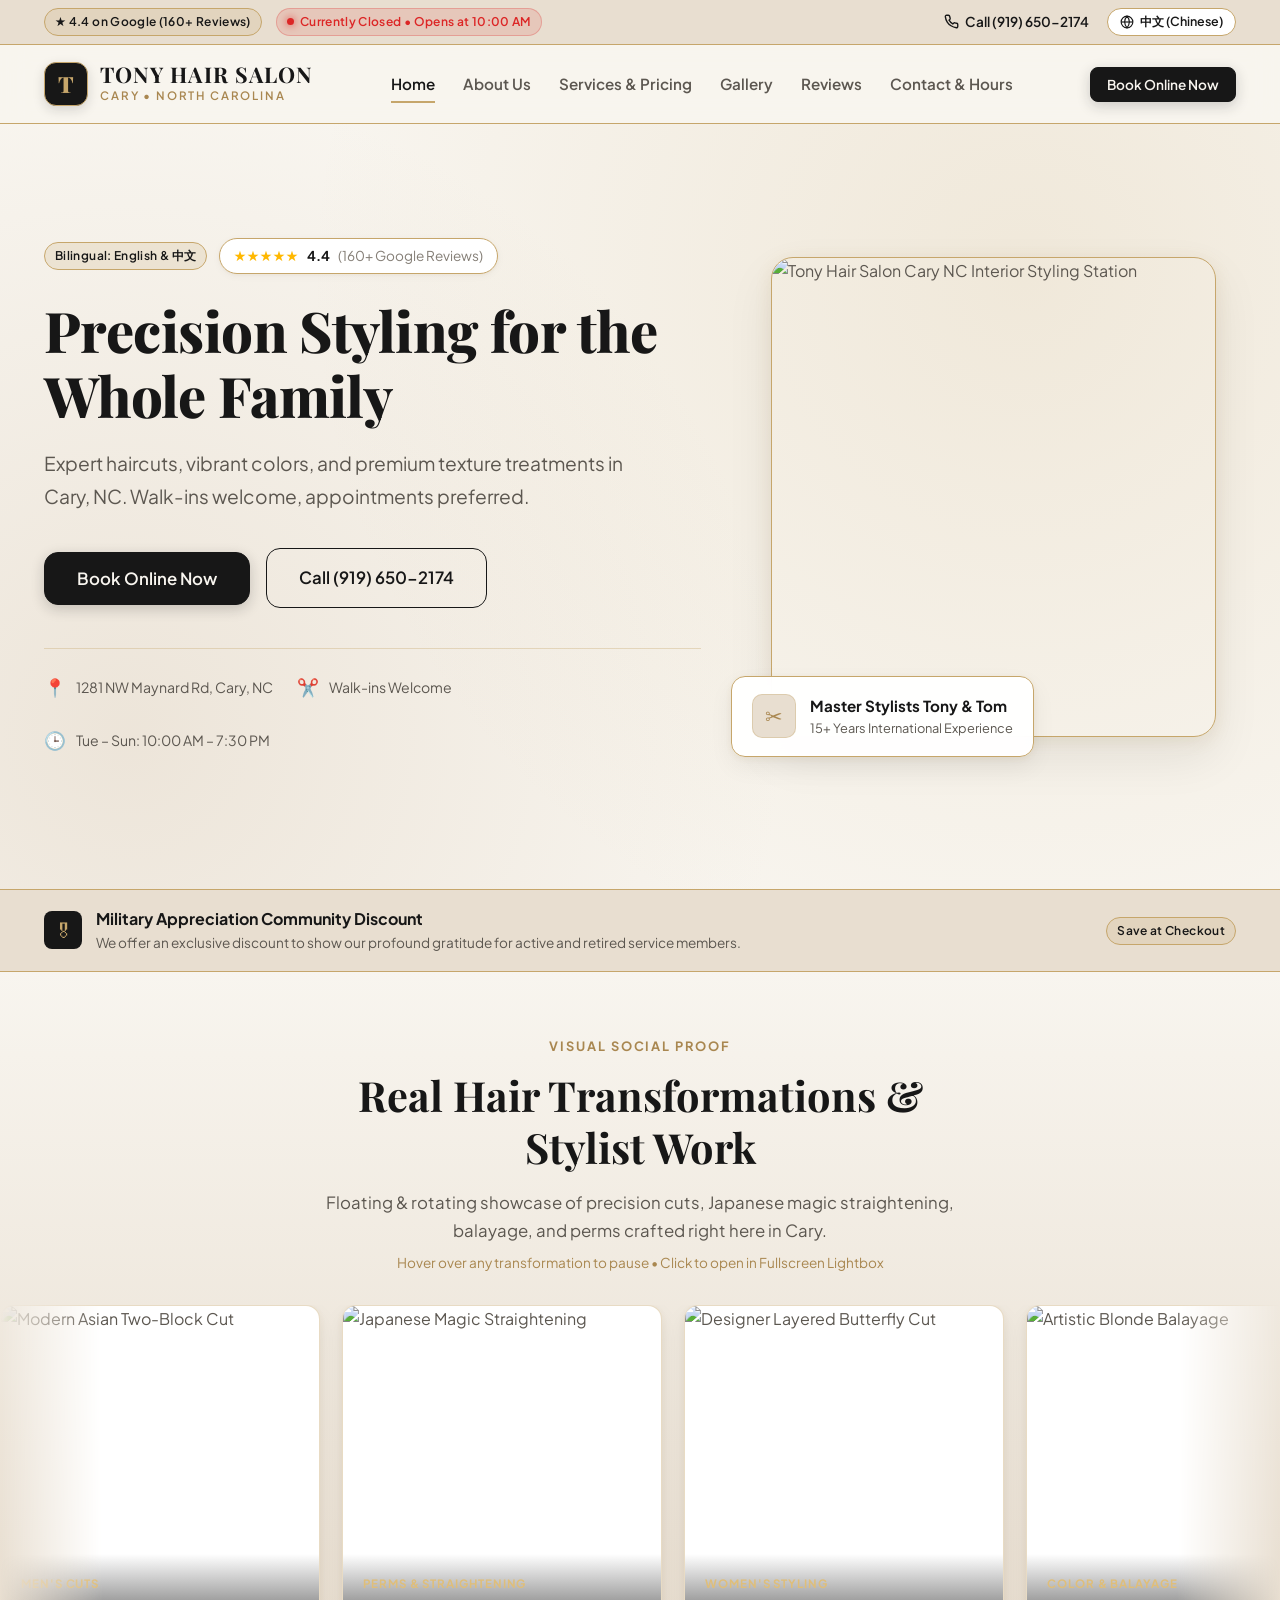
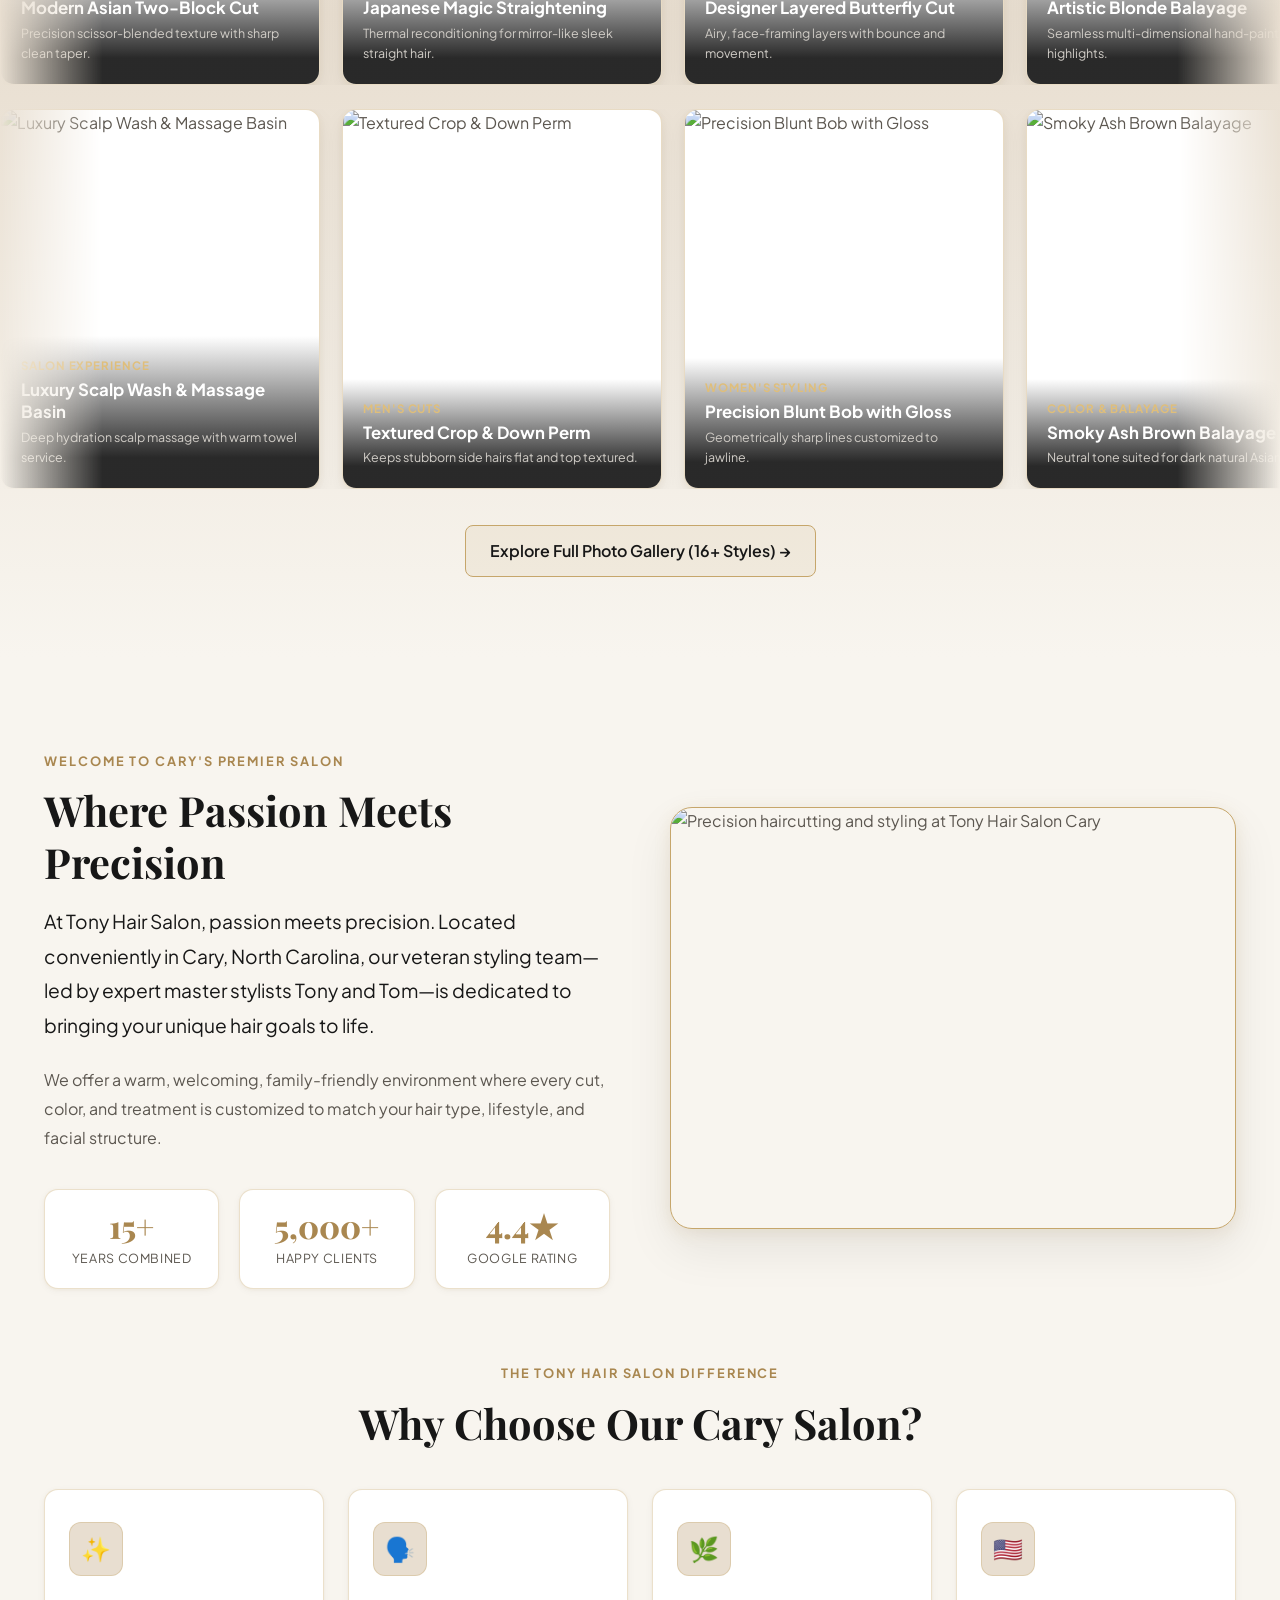
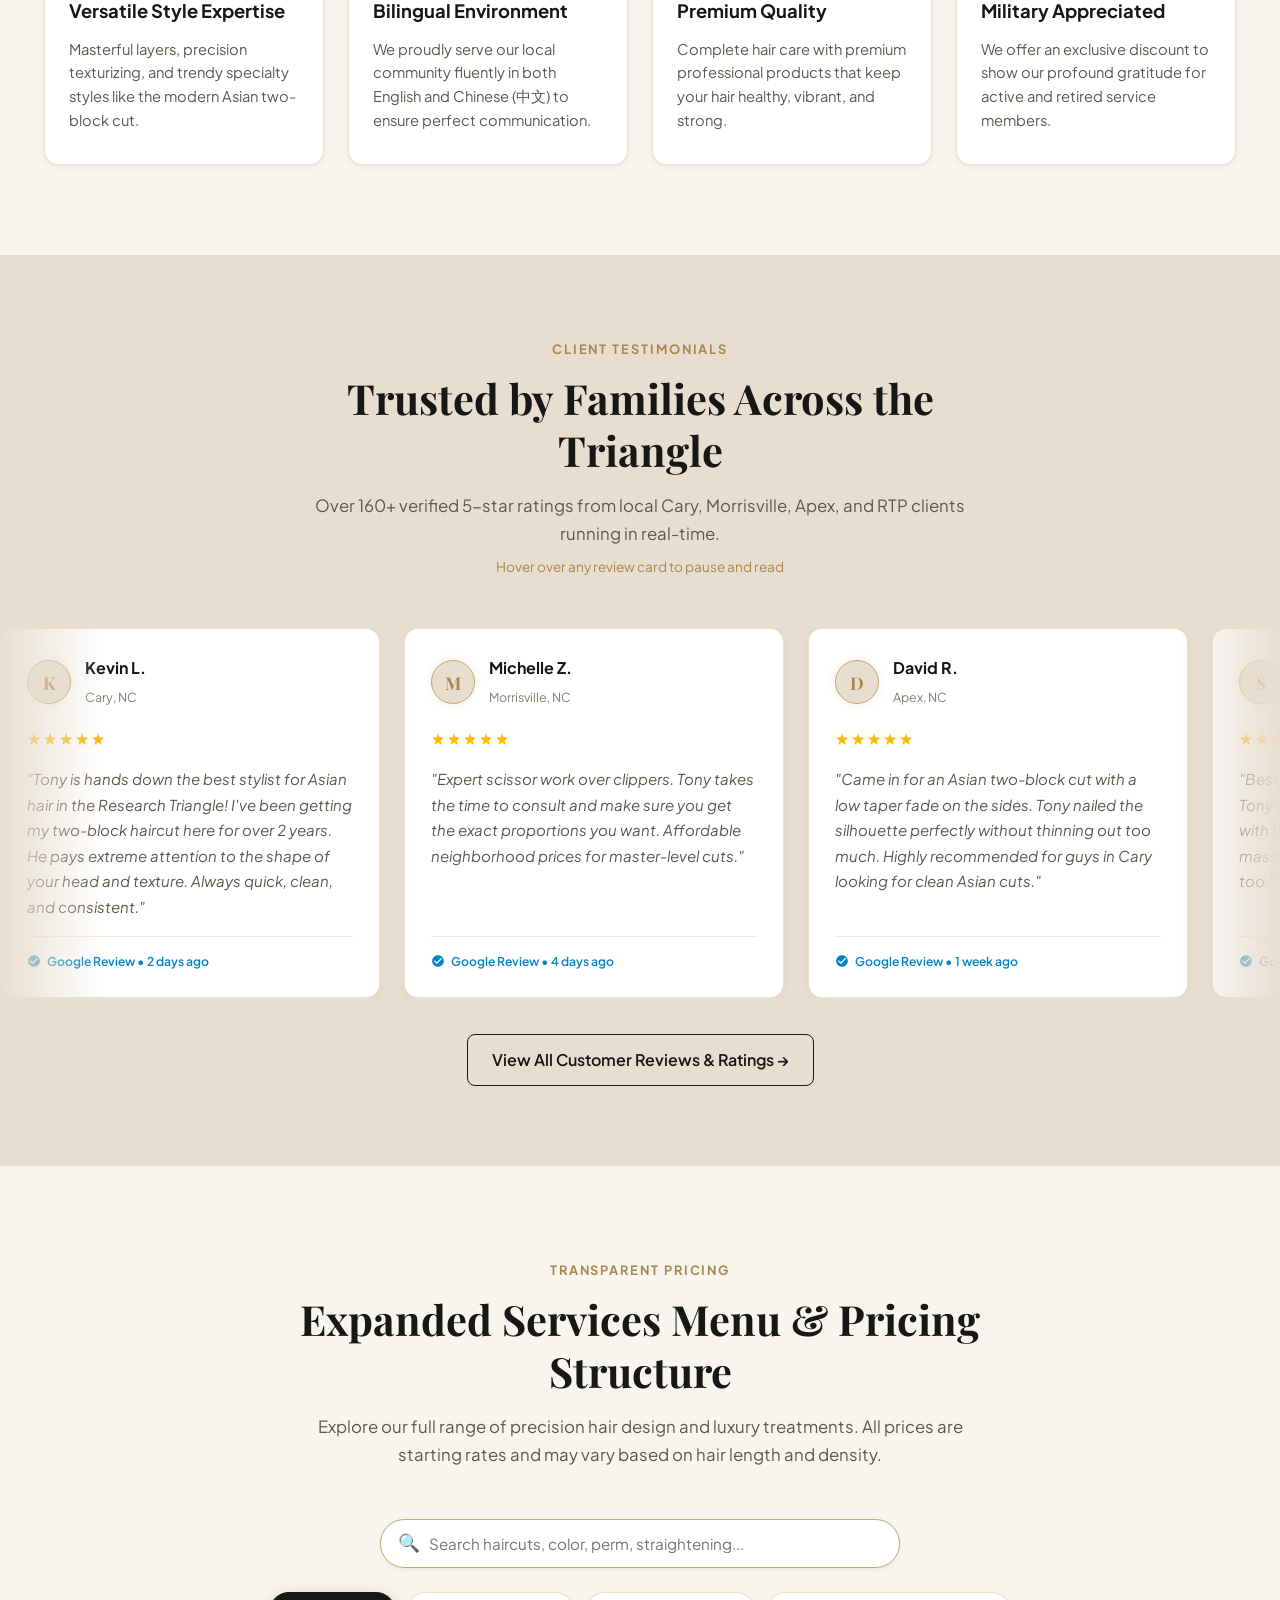
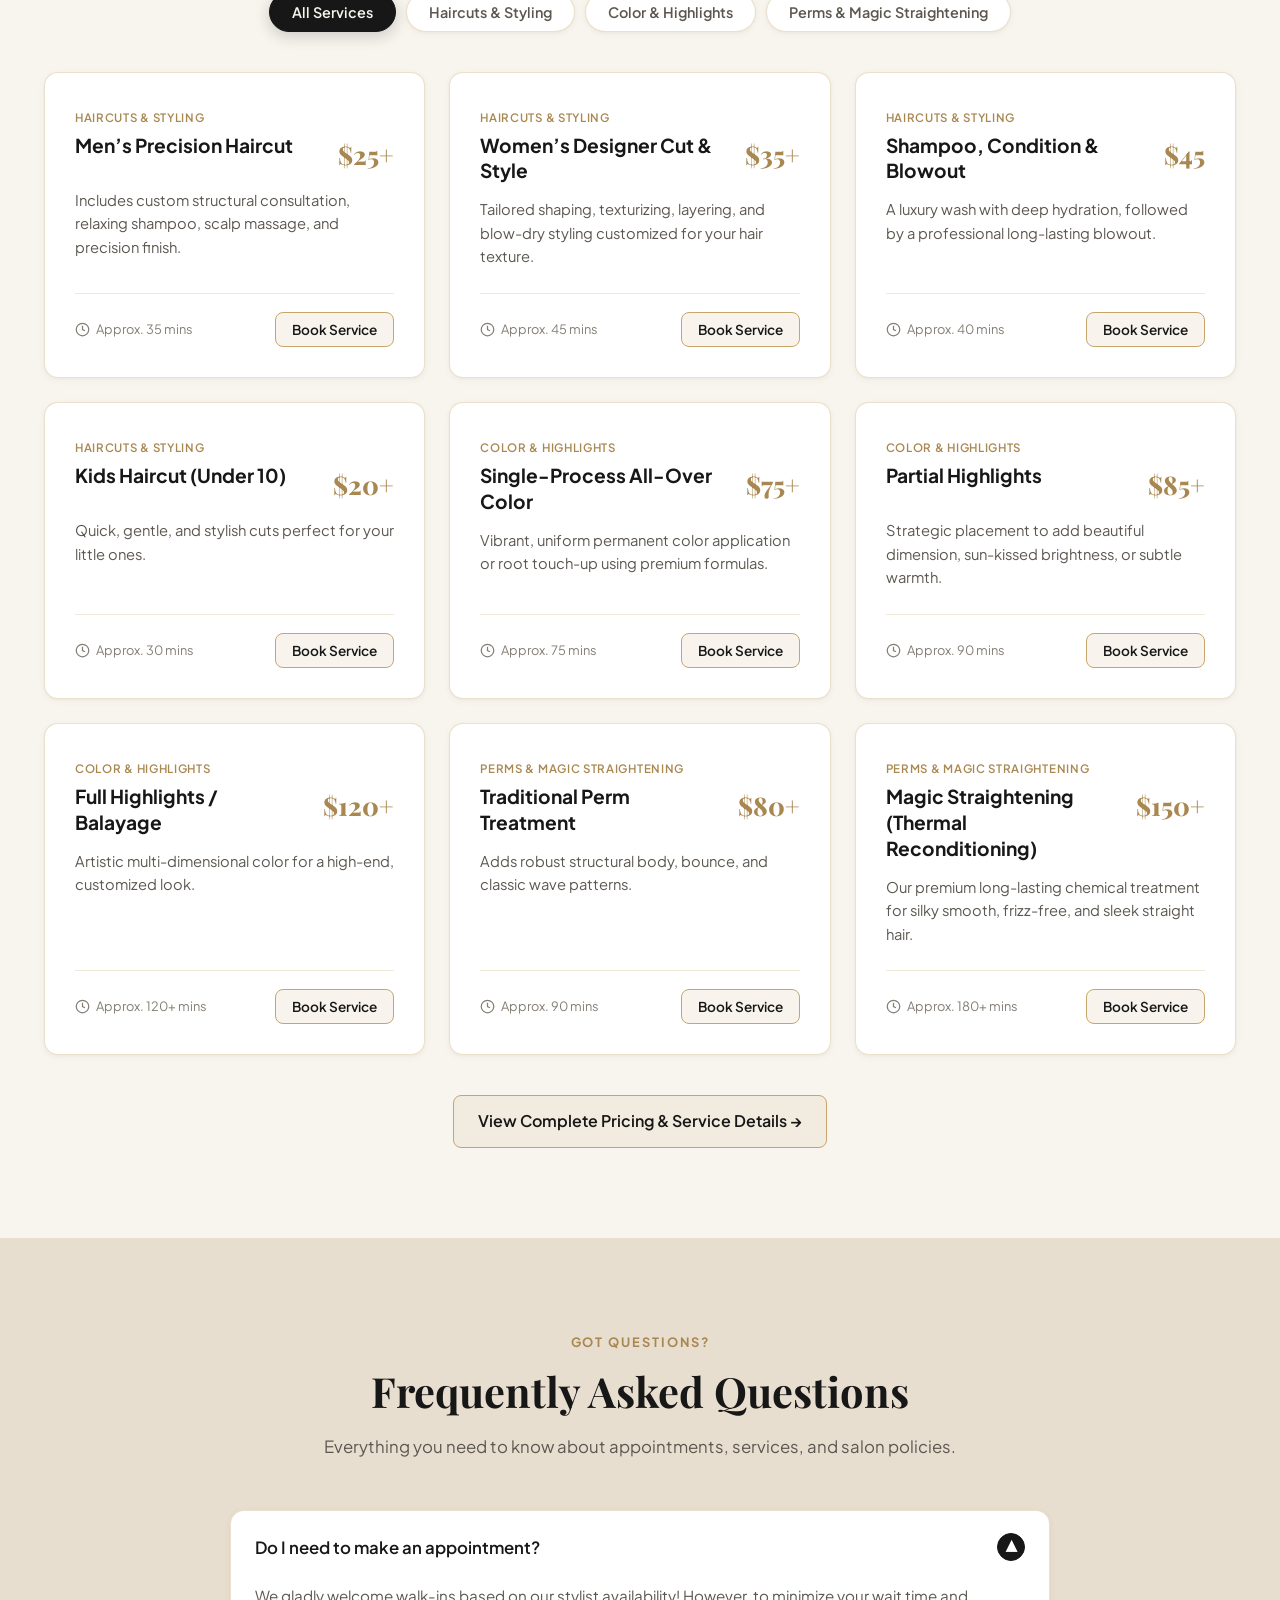
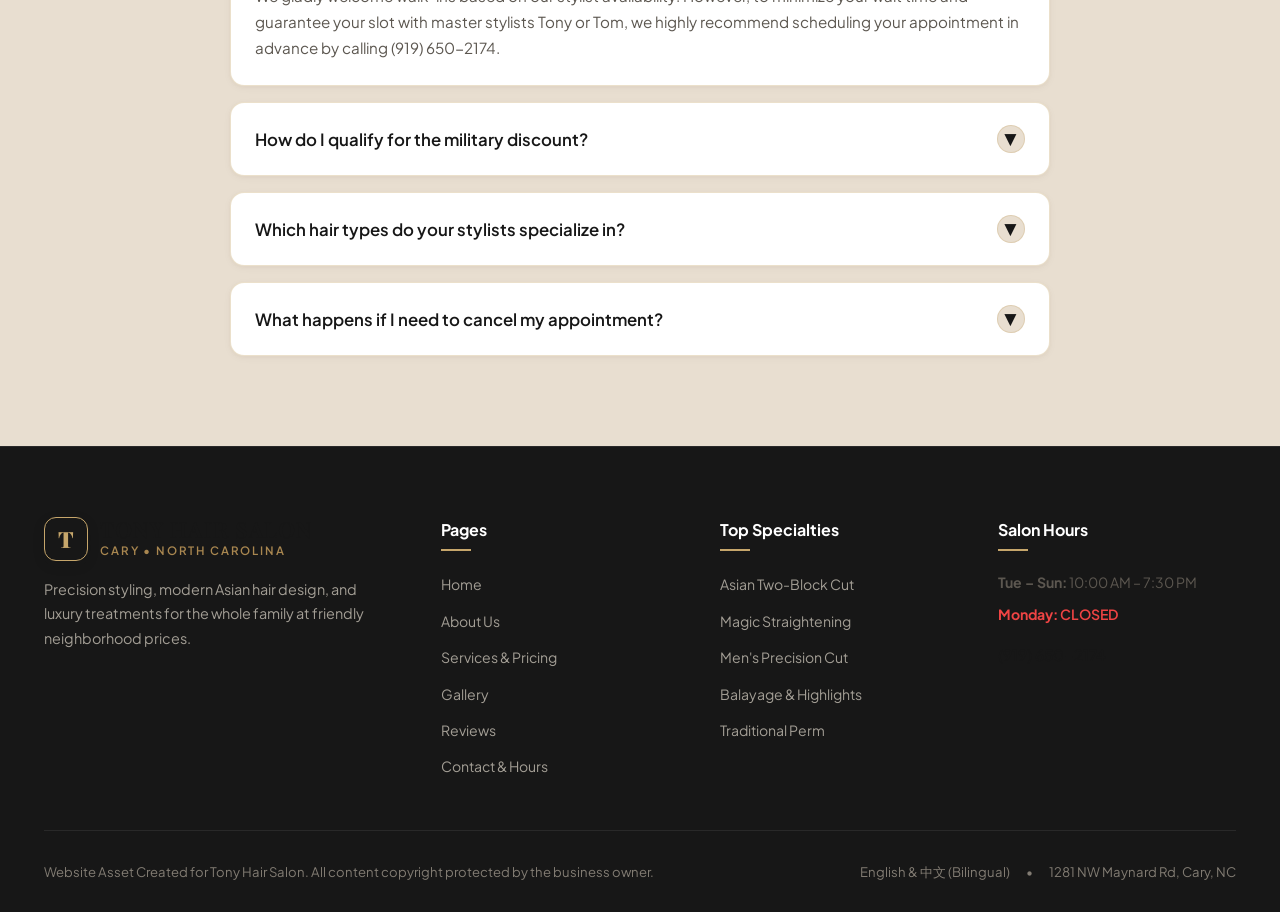
==== commit 3892ee4b: "feat(theme): apply warm luxury light theme with palette #F8F5EF, #E8DED0, #171717, #A98750, #C6A66B," ====
--- a/index.html
+++ b/index.html
@@ -130,7 +130,7 @@
           <span class="badge-pill badge-gold" data-i18n="hero_bilingual">Bilingual: English & 中文</span>
           <a href="reviews" class="google-rating-pill">
             <span class="stars">★★★★★</span>
-            <span style="font-weight: 700; color: #fff;">4.4</span>
+            <span style="font-weight: 700; color: var(--text-heading);">4.4</span>
             <span style="color: var(--text-muted);">(160+ Google Reviews)</span>
           </a>
         </div>
--- a/styles.css
+++ b/styles.css
@@ -1,47 +1,56 @@
 /* ==========================================================================
    TONY HAIR SALON - Cary, North Carolina
    Premium Luxury Styling & Responsive Stylesheet
-   Multi-Page Support with 3D Floating/Rotating Loop & Marquee Reviews
+   Multi-Page Architecture with Warm Ivory Luxury Theme & 3D Interactive Proof
    ========================================================================== */
 
 :root {
-  /* Color Palette */
-  --primary: #121316;
-  --primary-light: #1c1e24;
-  --primary-card: #23262f;
-  --primary-border: #2e333d;
-  
-  --accent-gold: #c5a059;
-  --accent-gold-light: #dfbe7a;
-  --accent-gold-dark: #a27f3b;
-  --accent-gold-bg: rgba(197, 160, 89, 0.12);
-  --accent-gold-border: rgba(197, 160, 89, 0.35);
-
-  --text-primary: #f8f9fa;
-  --text-secondary: #a0a6b1;
-  --text-muted: #6c727f;
-  
-  --bg-dark: #0c0d0f;
-  --bg-card: #16181d;
-  --bg-card-hover: #1e2128;
-  --bg-light: #ffffff;
-  --bg-light-soft: #f4f5f7;
-
-  --success: #10b981;
-  --success-bg: rgba(16, 185, 129, 0.15);
-  --danger: #ef4444;
-  --danger-bg: rgba(239, 68, 68, 0.15);
+  /* User-Specified Theme Palette */
+  --bg-main: #F8F5EF;                /* Main page background */
+  --bg-alt: #E8DED0;                 /* Alternate section background */
+  --text-heading: #171717;           /* Headings and navigation */
+  --btn-primary: #171717;            /* Primary button */
+  --btn-hover: #A98750;              /* Button hover / highlights */
+  --accent-line: #C6A66B;            /* Accent / decorative lines */
+  --text-body: #5C5750;              /* Body text */
+  --bg-card: #FFFFFF;                /* Card background */
+
+  /* Supporting System Colors */
+  --primary: #171717;
+  --primary-light: #2c2925;
+  --primary-card: #FFFFFF;
+  --primary-border: rgba(198, 166, 107, 0.35);
+
+  --accent-gold: #C6A66B;
+  --accent-gold-light: #A98750;
+  --accent-gold-dark: #8c6e39;
+  --accent-gold-bg: rgba(198, 166, 107, 0.12);
+  --accent-gold-border: rgba(198, 166, 107, 0.4);
+
+  --text-primary: #171717;
+  --text-secondary: #5C5750;
+  --text-muted: #847e76;
+
+  --bg-dark: #F8F5EF;
+  --bg-card-hover: #FFFFFF;
+  --bg-light: #FFFFFF;
+  --bg-light-soft: #F8F5EF;
+
+  --success: #15803d;
+  --success-bg: rgba(21, 128, 61, 0.12);
+  --danger: #dc2626;
+  --danger-bg: rgba(220, 38, 38, 0.12);
 
   /* Typography */
   --font-serif: 'Playfair Display', Georgia, serif;
   --font-sans: 'Plus Jakarta Sans', -apple-system, BlinkMacSystemFont, 'Segoe UI', Roboto, Helvetica, Arial, sans-serif;
 
-  /* Shadows & Elevations */
-  --shadow-sm: 0 2px 8px rgba(0, 0, 0, 0.25);
-  --shadow-md: 0 8px 24px rgba(0, 0, 0, 0.35);
-  --shadow-lg: 0 16px 40px rgba(0, 0, 0, 0.45);
-  --shadow-gold: 0 8px 30px rgba(197, 160, 89, 0.25);
-  --shadow-gold-lg: 0 16px 50px rgba(197, 160, 89, 0.35);
+  /* Shadows refined for Warm Ivory Aesthetics */
+  --shadow-sm: 0 2px 8px rgba(23, 23, 23, 0.04), 0 1px 3px rgba(198, 166, 107, 0.08);
+  --shadow-md: 0 10px 24px rgba(23, 23, 23, 0.06), 0 2px 6px rgba(198, 166, 107, 0.12);
+  --shadow-lg: 0 20px 48px rgba(23, 23, 23, 0.08), 0 4px 16px rgba(198, 166, 107, 0.16);
+  --shadow-gold: 0 6px 20px rgba(169, 135, 80, 0.22);
+  --shadow-gold-lg: 0 14px 36px rgba(169, 135, 80, 0.3);
 
   /* Layout */
   --max-width: 1240px;
@@ -67,12 +76,16 @@
 
 body {
   font-family: var(--font-sans);
-  background-color: var(--bg-dark);
-  color: var(--text-primary);
+  background-color: var(--bg-main);
+  color: var(--text-body);
   line-height: 1.65;
   -webkit-font-smoothing: antialiased;
   -moz-osx-font-smoothing: grayscale;
   overflow-x: hidden;
+}
+
+h1, h2, h3, h4, h5, h6 {
+  color: var(--text-heading);
 }
 
 img {
@@ -101,11 +114,11 @@
 
 /* Top Announcement Bar */
 .announcement-bar {
-  background: linear-gradient(90deg, #1c1e24 0%, #29241b 50%, #1c1e24 100%);
-  border-bottom: 1px solid var(--accent-gold-border);
+  background: var(--bg-alt);
+  border-bottom: 1px solid var(--accent-line);
   padding: 8px 0;
   font-size: 0.85rem;
-  color: var(--text-secondary);
+  color: var(--text-body);
 }
 
 .announcement-content {
@@ -134,21 +147,21 @@
 }
 
 .badge-gold {
-  background-color: var(--accent-gold-bg);
-  color: var(--accent-gold-light);
-  border: 1px solid var(--accent-gold-border);
+  background-color: rgba(198, 166, 107, 0.18);
+  color: var(--text-heading);
+  border: 1px solid var(--accent-line);
 }
 
 .badge-open {
   background-color: var(--success-bg);
   color: var(--success);
-  border: 1px solid rgba(16, 185, 129, 0.3);
+  border: 1px solid rgba(21, 128, 61, 0.25);
 }
 
 .badge-closed {
   background-color: var(--danger-bg);
   color: var(--danger);
-  border: 1px solid rgba(239, 68, 68, 0.3);
+  border: 1px solid rgba(220, 38, 38, 0.25);
 }
 
 .status-dot {
@@ -174,7 +187,7 @@
 }
 
 .phone-quicklink {
-  color: var(--accent-gold-light);
+  color: var(--text-heading);
   font-weight: 600;
   display: inline-flex;
   align-items: center;
@@ -182,14 +195,14 @@
 }
 
 .phone-quicklink:hover {
-  color: #fff;
+  color: var(--btn-hover);
 }
 
 /* Language Toggle Button */
 .lang-switch {
-  background: var(--primary-card);
-  border: 1px solid var(--primary-border);
-  color: var(--text-primary);
+  background: var(--bg-card);
+  border: 1px solid var(--accent-line);
+  color: var(--text-heading);
   padding: 4px 12px;
   border-radius: var(--radius-full);
   cursor: pointer;
@@ -202,9 +215,9 @@
 }
 
 .lang-switch:hover {
-  border-color: var(--accent-gold);
-  background: var(--accent-gold-bg);
-  color: var(--accent-gold-light);
+  border-color: var(--btn-hover);
+  background: var(--btn-primary);
+  color: #F8F5EF;
 }
 
 /* Site Header & Navigation */
@@ -212,10 +225,10 @@
   position: sticky;
   top: 0;
   z-index: 1000;
-  background: rgba(12, 13, 15, 0.92);
+  background: rgba(248, 245, 239, 0.94);
   backdrop-filter: blur(14px);
   -webkit-backdrop-filter: blur(14px);
-  border-bottom: 1px solid rgba(255, 255, 255, 0.06);
+  border-bottom: 1px solid var(--accent-line);
   transition: var(--transition);
 }
 
@@ -235,16 +248,17 @@
 .logo-symbol {
   width: 44px;
   height: 44px;
-  background: linear-gradient(135deg, #c5a059 0%, #dfbe7a 50%, #8a6828 100%);
+  background: var(--text-heading);
+  border: 1.5px solid var(--accent-line);
   border-radius: 12px;
   display: flex;
   align-items: center;
   justify-content: center;
-  color: #121316;
+  color: var(--accent-line);
   font-family: var(--font-serif);
   font-weight: 900;
   font-size: 1.4rem;
-  box-shadow: var(--shadow-gold);
+  box-shadow: 0 4px 12px rgba(23, 23, 23, 0.15);
 }
 
 .logo-text h1, .logo-text .logo-title {
@@ -252,7 +266,7 @@
   font-size: 1.35rem;
   font-weight: 700;
   letter-spacing: 0.05em;
-  color: #ffffff;
+  color: var(--text-heading);
   line-height: 1.1;
   text-transform: uppercase;
 }
@@ -261,7 +275,7 @@
   font-size: 0.72rem;
   text-transform: uppercase;
   letter-spacing: 0.16em;
-  color: var(--accent-gold);
+  color: var(--btn-hover);
   font-weight: 600;
   display: block;
 }
@@ -273,15 +287,15 @@
 }
 
 .nav-link {
-  color: var(--text-secondary);
-  font-weight: 500;
+  color: var(--text-body);
+  font-weight: 600;
   font-size: 0.95rem;
   position: relative;
   padding: 6px 0;
 }
 
 .nav-link:hover, .nav-link.current {
-  color: #ffffff;
+  color: var(--text-heading);
 }
 
 .nav-link::after {
@@ -291,7 +305,7 @@
   left: 0;
   width: 0;
   height: 2px;
-  background: var(--accent-gold);
+  background: var(--accent-line);
   transition: var(--transition);
 }
 
@@ -309,7 +323,7 @@
   display: none;
   background: transparent;
   border: none;
-  color: var(--text-primary);
+  color: var(--text-heading);
   font-size: 1.5rem;
   cursor: pointer;
   padding: 8px;
@@ -332,40 +346,43 @@
 }
 
 .btn-primary {
-  background: linear-gradient(135deg, #c5a059 0%, #dfbe7a 100%);
-  color: #0e0f12;
-  box-shadow: 0 4px 18px rgba(197, 160, 89, 0.35);
+  background: var(--btn-primary);
+  color: #F8F5EF;
+  border: 1px solid var(--btn-primary);
+  box-shadow: 0 4px 14px rgba(23, 23, 23, 0.2);
 }
 
 .btn-primary:hover {
-  background: linear-gradient(135deg, #dfbe7a 0%, #c5a059 100%);
+  background: var(--btn-hover);
+  border-color: var(--btn-hover);
+  color: #FFFFFF;
   transform: translateY(-2px);
-  box-shadow: 0 6px 24px rgba(197, 160, 89, 0.5);
+  box-shadow: 0 6px 20px rgba(169, 135, 80, 0.35);
 }
 
 .btn-outline {
-  background: rgba(255, 255, 255, 0.04);
-  color: #ffffff;
-  border-color: rgba(255, 255, 255, 0.2);
+  background: transparent;
+  color: var(--text-heading);
+  border-color: var(--text-heading);
 }
 
 .btn-outline:hover {
-  background: rgba(255, 255, 255, 0.1);
-  border-color: var(--accent-gold);
-  color: var(--accent-gold-light);
+  background: var(--btn-hover);
+  border-color: var(--btn-hover);
+  color: #FFFFFF;
   transform: translateY(-2px);
 }
 
 .btn-outline-gold {
-  background: var(--accent-gold-bg);
-  color: var(--accent-gold-light);
-  border-color: var(--accent-gold-border);
+  background: rgba(198, 166, 107, 0.12);
+  color: var(--text-heading);
+  border-color: var(--accent-line);
 }
 
 .btn-outline-gold:hover {
-  background: var(--accent-gold);
-  color: #121316;
-  border-color: var(--accent-gold);
+  background: var(--btn-hover);
+  color: #FFFFFF;
+  border-color: var(--btn-hover);
   transform: translateY(-2px);
 }
 
@@ -383,9 +400,8 @@
 /* Page Hero Header (For Subpages) */
 .page-hero {
   padding: 60px 0 50px;
-  background: radial-gradient(circle at 50% 0%, rgba(197, 160, 89, 0.12) 0%, transparent 70%),
-              linear-gradient(180deg, #121316 0%, #0c0d0f 100%);
-  border-bottom: 1px solid rgba(255, 255, 255, 0.06);
+  background: linear-gradient(180deg, var(--bg-alt) 0%, var(--bg-main) 100%);
+  border-bottom: 1px solid var(--accent-line);
   text-align: center;
 }
 
@@ -400,7 +416,7 @@
 }
 
 .breadcrumbs a {
-  color: var(--accent-gold-light);
+  color: var(--btn-hover);
 }
 
 .breadcrumbs a:hover {
@@ -414,9 +430,9 @@
   display: flex;
   align-items: center;
   padding: 80px 0 100px;
-  background: radial-gradient(circle at 80% 20%, rgba(197, 160, 89, 0.12) 0%, transparent 60%),
-              radial-gradient(circle at 10% 80%, rgba(28, 30, 36, 0.8) 0%, transparent 50%),
-              #0c0d0f;
+  background: radial-gradient(circle at 80% 20%, rgba(198, 166, 107, 0.16) 0%, transparent 60%),
+              radial-gradient(circle at 10% 80%, rgba(232, 222, 208, 0.7) 0%, transparent 50%),
+              var(--bg-main);
   overflow: hidden;
 }
 
@@ -444,11 +460,13 @@
   display: inline-flex;
   align-items: center;
   gap: 8px;
-  background: rgba(255, 255, 255, 0.05);
-  border: 1px solid rgba(255, 255, 255, 0.12);
+  background: var(--bg-card);
+  border: 1px solid var(--accent-line);
+  color: var(--text-heading);
   padding: 6px 14px;
   border-radius: var(--radius-full);
   font-size: 0.85rem;
+  box-shadow: var(--shadow-sm);
 }
 
 .stars {
@@ -462,20 +480,21 @@
   font-size: 3.5rem;
   line-height: 1.15;
   font-weight: 800;
-  color: #ffffff;
+  color: var(--text-heading);
   margin-bottom: 20px;
   letter-spacing: -0.01em;
 }
 
 .hero-title .text-gold {
-  background: linear-gradient(135deg, #dfbe7a 0%, #c5a059 100%);
+  color: var(--btn-hover);
+  background: linear-gradient(135deg, #A98750 0%, #C6A66B 100%);
   -webkit-background-clip: text;
   -webkit-text-fill-color: transparent;
 }
 
 .hero-subtitle {
   font-size: 1.2rem;
-  color: var(--text-secondary);
+  color: var(--text-body);
   line-height: 1.7;
   margin-bottom: 36px;
   max-width: 580px;
@@ -495,7 +514,7 @@
   align-items: center;
   gap: 24px;
   padding-top: 24px;
-  border-top: 1px solid rgba(255, 255, 255, 0.08);
+  border-top: 1px solid rgba(198, 166, 107, 0.35);
 }
 
 .meta-item {
@@ -503,11 +522,11 @@
   align-items: center;
   gap: 10px;
   font-size: 0.88rem;
-  color: var(--text-secondary);
+  color: var(--text-body);
 }
 
 .meta-item-icon {
-  color: var(--accent-gold);
+  color: var(--btn-hover);
   font-size: 1.1rem;
 }
 
@@ -526,7 +545,7 @@
   height: 480px;
   object-fit: cover;
   border-radius: var(--radius-lg);
-  border: 1px solid rgba(255, 255, 255, 0.1);
+  border: 1px solid var(--accent-line);
   box-shadow: var(--shadow-lg);
 }
 
@@ -534,9 +553,9 @@
   position: absolute;
   bottom: 0px;
   left: -20px;
-  background: rgba(22, 24, 29, 0.95);
+  background: rgba(255, 255, 255, 0.96);
   backdrop-filter: blur(16px);
-  border: 1px solid var(--accent-gold-border);
+  border: 1px solid var(--accent-line);
   padding: 16px 20px;
   border-radius: var(--radius-md);
   box-shadow: var(--shadow-md);
@@ -548,8 +567,9 @@
 .floating-icon {
   width: 44px;
   height: 44px;
-  background: var(--accent-gold-bg);
-  color: var(--accent-gold-light);
+  background: var(--bg-alt);
+  color: var(--btn-hover);
+  border: 1px solid rgba(198, 166, 107, 0.35);
   border-radius: 10px;
   display: flex;
   align-items: center;
@@ -560,19 +580,19 @@
 .floating-text h4 {
   font-size: 0.95rem;
   font-weight: 700;
-  color: #ffffff;
+  color: var(--text-heading);
 }
 
 .floating-text p {
   font-size: 0.8rem;
-  color: var(--text-secondary);
+  color: var(--text-body);
 }
 
 /* Military Discount Banner Strip */
 .military-strip {
-  background: linear-gradient(90deg, #18202d 0%, #202b3c 50%, #18202d 100%);
-  border-top: 1px solid rgba(79, 126, 187, 0.25);
-  border-bottom: 1px solid rgba(79, 126, 187, 0.25);
+  background: var(--bg-alt);
+  border-top: 1px solid var(--accent-line);
+  border-bottom: 1px solid var(--accent-line);
   padding: 16px 0;
 }
 
@@ -593,8 +613,8 @@
 .military-icon {
   width: 38px;
   height: 38px;
-  background: rgba(96, 165, 250, 0.15);
-  color: #93c5fd;
+  background: var(--text-heading);
+  color: var(--accent-line);
   border-radius: 8px;
   display: flex;
   align-items: center;
@@ -604,23 +624,24 @@
 
 .military-text h4 {
   font-size: 1rem;
-  color: #ffffff;
+  color: var(--text-heading);
   font-weight: 700;
 }
 
 .military-text p {
   font-size: 0.85rem;
-  color: #cbd5e1;
+  color: var(--text-body);
 }
 
 /* Section Shared Headers */
 .section {
   padding: 90px 0;
   position: relative;
+  background-color: var(--bg-main);
 }
 
 .section-alt {
-  background-color: var(--bg-card);
+  background-color: var(--bg-alt);
 }
 
 .section-header {
@@ -635,7 +656,7 @@
   font-weight: 700;
   text-transform: uppercase;
   letter-spacing: 0.15em;
-  color: var(--accent-gold);
+  color: var(--btn-hover);
   margin-bottom: 12px;
 }
 
@@ -643,13 +664,13 @@
   font-family: var(--font-serif);
   font-size: 2.6rem;
   line-height: 1.25;
-  color: #ffffff;
+  color: var(--text-heading);
   margin-bottom: 16px;
 }
 
 .section-desc {
   font-size: 1.05rem;
-  color: var(--text-secondary);
+  color: var(--text-body);
 }
 
 /* ==========================================================================
@@ -660,7 +681,7 @@
   padding: 60px 0 80px;
   overflow: hidden;
   position: relative;
-  background: linear-gradient(180deg, #0c0d0f 0%, #16181d 50%, #0c0d0f 100%);
+  background: linear-gradient(180deg, var(--bg-main) 0%, var(--bg-alt) 50%, var(--bg-main) 100%);
   perspective: 1400px;
 }
 
@@ -717,8 +738,8 @@
   border-radius: var(--radius-md);
   overflow: hidden;
   position: relative;
-  background: var(--primary-card);
-  border: 1px solid rgba(255, 255, 255, 0.08);
+  background: var(--bg-card);
+  border: 1px solid rgba(198, 166, 107, 0.4);
   box-shadow: var(--shadow-md);
   flex-shrink: 0;
   cursor: pointer;
@@ -751,7 +772,7 @@
 
 .floating-3d-card:hover {
   transform: scale(1.08) translateZ(50px) rotateY(0deg) rotateX(0deg) !important;
-  border-color: var(--accent-gold);
+  border-color: var(--accent-line);
   box-shadow: var(--shadow-gold-lg);
   z-index: 20;
 }
@@ -773,7 +794,7 @@
   left: 0;
   right: 0;
   padding: 20px;
-  background: linear-gradient(180deg, transparent 0%, rgba(12, 13, 15, 0.95) 80%);
+  background: linear-gradient(180deg, transparent 0%, rgba(23, 23, 23, 0.92) 80%);
   display: flex;
   flex-direction: column;
   gap: 4px;
@@ -783,7 +804,7 @@
   font-size: 0.72rem;
   text-transform: uppercase;
   letter-spacing: 0.08em;
-  color: var(--accent-gold-light);
+  color: #dfbe7a;
   font-weight: 700;
 }
 
@@ -796,7 +817,7 @@
 
 .floating-author {
   font-size: 0.78rem;
-  color: var(--text-muted);
+  color: #d1cdc7;
 }
 
 /* ==========================================================================
@@ -807,7 +828,7 @@
   padding: 80px 0;
   overflow: hidden;
   position: relative;
-  background: var(--bg-card);
+  background: var(--bg-alt);
 }
 
 .reviews-marquee-wrapper {
@@ -838,8 +859,8 @@
 
 .review-loop-card {
   width: 380px;
-  background: var(--bg-dark);
-  border: 1px solid rgba(255, 255, 255, 0.08);
+  background: var(--bg-card);
+  border: 1px solid rgba(198, 166, 107, 0.35);
   border-radius: var(--radius-md);
   padding: 26px;
   display: flex;
@@ -852,7 +873,7 @@
 
 .review-loop-card:hover {
   transform: translateY(-6px);
-  border-color: var(--accent-gold-border);
+  border-color: var(--accent-line);
   box-shadow: var(--shadow-md);
 }
 
@@ -869,7 +890,7 @@
 
 .review-card {
   background: var(--bg-card);
-  border: 1px solid rgba(255, 255, 255, 0.08);
+  border: 1px solid rgba(198, 166, 107, 0.35);
   border-radius: var(--radius-md);
   padding: 28px;
   display: flex;
@@ -882,9 +903,9 @@
 
 .review-card:hover {
   transform: translateY(-6px);
-  border-color: var(--accent-gold-border);
+  border-color: var(--accent-line);
   box-shadow: var(--shadow-md);
-  background: var(--bg-card-hover);
+  background: var(--bg-card);
 }
 
 .review-header {
@@ -898,9 +919,9 @@
   width: 44px;
   height: 44px;
   border-radius: 50%;
-  background: var(--primary-card);
-  border: 1.5px solid var(--accent-gold);
-  color: var(--accent-gold-light);
+  background: var(--bg-alt);
+  border: 1.5px solid var(--accent-line);
+  color: var(--btn-hover);
   font-family: var(--font-serif);
   font-weight: 700;
   font-size: 1.1rem;
@@ -908,13 +929,13 @@
   align-items: center;
   justify-content: center;
   flex-shrink: 0;
-  box-shadow: 0 0 12px rgba(197, 160, 89, 0.2);
+  box-shadow: 0 0 10px rgba(198, 166, 107, 0.2);
 }
 
 .reviewer-info h4 {
   font-size: 1rem;
   font-weight: 700;
-  color: #ffffff;
+  color: var(--text-heading);
   margin-bottom: 2px;
 }
 
@@ -932,7 +953,7 @@
 
 .review-text {
   font-size: 0.94rem;
-  color: var(--text-secondary);
+  color: var(--text-body);
   line-height: 1.7;
   font-style: italic;
   margin-bottom: 16px;
@@ -943,14 +964,14 @@
   align-items: center;
   gap: 6px;
   font-size: 0.76rem;
-  color: #38bdf8;
+  color: #0284c7;
   font-weight: 600;
   padding-top: 14px;
-  border-top: 1px solid rgba(255, 255, 255, 0.06);
+  border-top: 1px solid rgba(198, 166, 107, 0.25);
 }
 
 .google-verified-badge svg {
-  fill: #38bdf8;
+  fill: #0284c7;
   flex-shrink: 0;
 }
 
@@ -983,18 +1004,19 @@
 .reviews-search-input {
   width: 100%;
   background: var(--bg-card);
-  border: 1px solid rgba(255, 255, 255, 0.12);
+  border: 1px solid var(--accent-line);
   border-radius: var(--radius-full);
   padding: 14px 44px 14px 50px;
-  color: #ffffff;
+  color: var(--text-heading);
   font-size: 0.95rem;
+  box-shadow: var(--shadow-sm);
   transition: var(--transition);
 }
 
 .reviews-search-input:focus {
   outline: none;
-  border-color: var(--accent-gold);
-  box-shadow: 0 0 0 3px rgba(197, 160, 89, 0.2);
+  border-color: var(--btn-hover);
+  box-shadow: 0 0 0 3px rgba(169, 135, 80, 0.2);
 }
 
 .reviews-clear-btn {
@@ -1012,7 +1034,7 @@
 }
 
 .reviews-clear-btn:hover {
-  color: #ffffff;
+  color: var(--text-heading);
 }
 
 .reviews-filter-pills {
@@ -1024,13 +1046,14 @@
 
 .review-filter-btn {
   background: var(--bg-card);
-  border: 1px solid rgba(255, 255, 255, 0.1);
-  color: var(--text-secondary);
+  border: 1px solid rgba(198, 166, 107, 0.35);
+  color: var(--text-body);
   padding: 8px 18px;
   border-radius: var(--radius-full);
   font-size: 0.85rem;
   font-weight: 600;
   cursor: pointer;
+  box-shadow: var(--shadow-sm);
   transition: var(--transition);
   display: inline-flex;
   align-items: center;
@@ -1038,16 +1061,16 @@
 }
 
 .review-filter-btn:hover {
-  color: #ffffff;
-  border-color: rgba(255, 255, 255, 0.25);
+  color: var(--text-heading);
+  border-color: var(--btn-hover);
   transform: translateY(-1px);
 }
 
 .review-filter-btn.active {
-  background: var(--accent-gold);
-  color: #121316;
-  border-color: var(--accent-gold);
-  box-shadow: 0 3px 12px rgba(197, 160, 89, 0.35);
+  background: var(--btn-primary);
+  color: #F8F5EF;
+  border-color: var(--btn-primary);
+  box-shadow: 0 3px 12px rgba(23, 23, 23, 0.2);
   font-weight: 700;
 }
 
@@ -1058,15 +1081,16 @@
   flex-wrap: wrap;
   gap: 16px;
   padding: 12px 20px;
-  background: rgba(255, 255, 255, 0.02);
-  border: 1px solid rgba(255, 255, 255, 0.06);
+  background: var(--bg-card);
+  border: 1px solid rgba(198, 166, 107, 0.35);
   border-radius: var(--radius-md);
+  box-shadow: var(--shadow-sm);
   margin-top: 4px;
 }
 
 .reviews-meta-count {
   font-size: 0.9rem;
-  color: var(--text-secondary);
+  color: var(--text-body);
   display: flex;
   align-items: center;
   gap: 8px;
@@ -1080,8 +1104,8 @@
 
 .view-opt-btn {
   background: transparent;
-  border: 1px solid rgba(255, 255, 255, 0.1);
-  color: var(--text-secondary);
+  border: 1px solid rgba(198, 166, 107, 0.4);
+  color: var(--text-body);
   padding: 6px 14px;
   border-radius: 6px;
   font-size: 0.8rem;
@@ -1091,14 +1115,14 @@
 }
 
 .view-opt-btn:hover {
-  color: #ffffff;
-  border-color: rgba(255, 255, 255, 0.2);
+  color: var(--text-heading);
+  border-color: var(--btn-hover);
 }
 
 .view-opt-btn.active {
-  background: rgba(197, 160, 89, 0.15);
-  border-color: var(--accent-gold);
-  color: var(--accent-gold-light);
+  background: var(--btn-primary);
+  border-color: var(--btn-primary);
+  color: #F8F5EF;
 }
 
 .review-stars-row {
@@ -1117,9 +1141,9 @@
   font-size: 0.72rem;
   padding: 3px 9px;
   border-radius: 6px;
-  background: rgba(197, 160, 89, 0.1);
-  color: var(--accent-gold-light);
-  border: 1px solid rgba(197, 160, 89, 0.22);
+  background: rgba(198, 166, 107, 0.14);
+  color: var(--btn-hover);
+  border: 1px solid rgba(198, 166, 107, 0.35);
   font-weight: 600;
   letter-spacing: 0.02em;
   white-space: nowrap;
@@ -1150,14 +1174,14 @@
 .rating-bar-track {
   flex: 1;
   height: 8px;
-  background: rgba(255, 255, 255, 0.08);
+  background: rgba(198, 166, 107, 0.2);
   border-radius: 4px;
   overflow: hidden;
 }
 
 .rating-bar-fill {
   height: 100%;
-  background: linear-gradient(90deg, #c5a059, #dfbe7a);
+  background: linear-gradient(90deg, #C6A66B, #A98750);
   border-radius: 4px;
 }
 
@@ -1165,7 +1189,41 @@
   width: 28px;
   text-align: right;
   font-weight: 600;
-  color: var(--text-secondary);
+  color: var(--text-body);
+}
+
+.google-rating-summary-card {
+  background: var(--bg-card);
+  border: 1px solid var(--accent-line);
+  border-radius: var(--radius-lg);
+  padding: 36px 40px;
+  display: grid;
+  grid-template-columns: 1fr 1.5fr;
+  gap: 40px;
+  align-items: center;
+  max-width: 960px;
+  margin: 0 auto;
+  box-shadow: var(--shadow-md);
+  box-sizing: border-box;
+}
+
+.rating-summary-left {
+  text-align: center;
+  border-right: 1px solid rgba(198, 166, 107, 0.35);
+  padding-right: 24px;
+}
+
+.score-large {
+  font-family: var(--font-serif);
+  font-size: 4rem;
+  font-weight: 800;
+  color: var(--text-heading);
+  line-height: 1;
+}
+
+.rating-summary-right {
+  display: flex;
+  flex-direction: column;
 }
 
 .reviews-empty {
@@ -1173,24 +1231,24 @@
   padding: 60px 20px;
   background: var(--bg-card);
   border-radius: var(--radius-md);
-  border: 1px dashed rgba(255, 255, 255, 0.12);
+  border: 1px dashed rgba(198, 166, 107, 0.4);
   grid-column: 1 / -1;
 }
 
 .reviews-empty-icon {
   font-size: 2.5rem;
   margin-bottom: 12px;
-  color: var(--accent-gold);
+  color: var(--btn-hover);
 }
 
 .reviews-empty h4 {
   font-size: 1.2rem;
-  color: #ffffff;
+  color: var(--text-heading);
   margin-bottom: 8px;
 }
 
 .reviews-empty p {
-  color: var(--text-secondary);
+  color: var(--text-body);
   font-size: 0.9rem;
   margin-bottom: 16px;
 }
@@ -1206,14 +1264,14 @@
 
 .welcome-lead {
   font-size: 1.2rem;
-  color: #ffffff;
+  color: var(--text-heading);
   line-height: 1.8;
   margin-bottom: 24px;
 }
 
 .welcome-body {
   font-size: 1rem;
-  color: var(--text-secondary);
+  color: var(--text-body);
   line-height: 1.8;
 }
 
@@ -1225,10 +1283,11 @@
 }
 
 .stat-box {
-  background: var(--primary-card);
-  border: 1px solid var(--primary-border);
+  background: var(--bg-card);
+  border: 1px solid rgba(198, 166, 107, 0.35);
   padding: 20px 16px;
   border-radius: var(--radius-md);
+  box-shadow: var(--shadow-sm);
   text-align: center;
 }
 
@@ -1236,14 +1295,14 @@
   font-family: var(--font-serif);
   font-size: 2rem;
   font-weight: 800;
-  color: var(--accent-gold-light);
+  color: var(--btn-hover);
   line-height: 1;
   margin-bottom: 6px;
 }
 
 .stat-label {
   font-size: 0.78rem;
-  color: var(--text-secondary);
+  color: var(--text-body);
   text-transform: uppercase;
   letter-spacing: 0.05em;
 }
@@ -1256,7 +1315,7 @@
   border-radius: var(--radius-lg);
   overflow: hidden;
   box-shadow: var(--shadow-lg);
-  border: 1px solid rgba(255, 255, 255, 0.08);
+  border: 1px solid var(--accent-line);
   position: relative;
 }
 
@@ -1275,7 +1334,7 @@
 
 .feature-card {
   background: var(--bg-card);
-  border: 1px solid rgba(255, 255, 255, 0.06);
+  border: 1px solid rgba(198, 166, 107, 0.35);
   border-radius: var(--radius-md);
   padding: 32px 24px;
   transition: var(--transition);
@@ -1283,6 +1342,7 @@
   flex-direction: column;
   position: relative;
   overflow: hidden;
+  box-shadow: var(--shadow-sm);
 }
 
 .feature-card::before {
@@ -1292,16 +1352,15 @@
   left: 0;
   width: 100%;
   height: 3px;
-  background: linear-gradient(90deg, transparent, var(--accent-gold), transparent);
+  background: linear-gradient(90deg, transparent, var(--accent-line), transparent);
   opacity: 0;
   transition: var(--transition);
 }
 
 .feature-card:hover {
   transform: translateY(-6px);
-  border-color: var(--accent-gold-border);
+  border-color: var(--accent-line);
   box-shadow: var(--shadow-md);
-  background: var(--bg-card-hover);
 }
 
 .feature-card:hover::before {
@@ -1311,8 +1370,9 @@
 .feature-icon {
   width: 54px;
   height: 54px;
-  background: var(--accent-gold-bg);
-  color: var(--accent-gold-light);
+  background: var(--bg-alt);
+  color: var(--btn-hover);
+  border: 1px solid rgba(198, 166, 107, 0.35);
   border-radius: 12px;
   display: flex;
   align-items: center;
@@ -1324,13 +1384,13 @@
 .feature-title {
   font-size: 1.15rem;
   font-weight: 700;
-  color: #ffffff;
+  color: var(--text-heading);
   margin-bottom: 12px;
 }
 
 .feature-desc {
   font-size: 0.92rem;
-  color: var(--text-secondary);
+  color: var(--text-body);
   line-height: 1.6;
 }
 
@@ -1344,7 +1404,7 @@
 
 .stylist-card {
   background: var(--bg-card);
-  border: 1px solid rgba(255, 255, 255, 0.08);
+  border: 1px solid rgba(198, 166, 107, 0.35);
   border-radius: var(--radius-lg);
   overflow: hidden;
   display: grid;
@@ -1355,7 +1415,7 @@
 
 .stylist-card:hover {
   transform: translateY(-4px);
-  border-color: var(--accent-gold-border);
+  border-color: var(--accent-line);
   box-shadow: var(--shadow-lg);
 }
 
@@ -1382,7 +1442,7 @@
   font-size: 0.8rem;
   text-transform: uppercase;
   letter-spacing: 0.1em;
-  color: var(--accent-gold);
+  color: var(--btn-hover);
   font-weight: 700;
   margin-bottom: 6px;
 }
@@ -1390,13 +1450,13 @@
 .stylist-name {
   font-family: var(--font-serif);
   font-size: 1.8rem;
-  color: #ffffff;
+  color: var(--text-heading);
   margin-bottom: 12px;
 }
 
 .stylist-bio {
   font-size: 0.92rem;
-  color: var(--text-secondary);
+  color: var(--text-body);
   line-height: 1.65;
   margin-bottom: 20px;
 }
@@ -1409,8 +1469,9 @@
 }
 
 .stylist-tag {
-  background: rgba(255, 255, 255, 0.05);
-  color: var(--text-primary);
+  background: var(--bg-alt);
+  color: var(--text-heading);
+  border: 1px solid rgba(198, 166, 107, 0.35);
   font-size: 0.76rem;
   padding: 4px 10px;
   border-radius: var(--radius-full);
@@ -1434,18 +1495,19 @@
 .services-search-input {
   width: 100%;
   background: var(--bg-card);
-  border: 1px solid rgba(255, 255, 255, 0.12);
+  border: 1px solid var(--accent-line);
   border-radius: var(--radius-full);
   padding: 14px 24px 14px 48px;
-  color: #ffffff;
+  color: var(--text-heading);
   font-size: 0.95rem;
+  box-shadow: var(--shadow-sm);
   transition: var(--transition);
 }
 
 .services-search-input:focus {
   outline: none;
-  border-color: var(--accent-gold);
-  box-shadow: 0 0 0 3px rgba(197, 160, 89, 0.2);
+  border-color: var(--btn-hover);
+  box-shadow: 0 0 0 3px rgba(169, 135, 80, 0.2);
 }
 
 .services-search-icon {
@@ -1466,26 +1528,27 @@
 
 .tab-btn {
   background: var(--bg-card);
-  border: 1px solid rgba(255, 255, 255, 0.08);
-  color: var(--text-secondary);
+  border: 1px solid rgba(198, 166, 107, 0.35);
+  color: var(--text-body);
   padding: 10px 22px;
   border-radius: var(--radius-full);
   font-size: 0.9rem;
   font-weight: 600;
   cursor: pointer;
+  box-shadow: var(--shadow-sm);
   transition: var(--transition);
 }
 
 .tab-btn:hover {
-  color: #ffffff;
-  border-color: rgba(255, 255, 255, 0.2);
+  color: var(--text-heading);
+  border-color: var(--btn-hover);
 }
 
 .tab-btn.active {
-  background: var(--accent-gold);
-  color: #121316;
-  border-color: var(--accent-gold);
-  box-shadow: 0 4px 15px rgba(197, 160, 89, 0.35);
+  background: var(--btn-primary);
+  color: #F8F5EF;
+  border-color: var(--btn-primary);
+  box-shadow: 0 4px 15px rgba(23, 23, 23, 0.2);
 }
 
 .services-grid {
@@ -1496,7 +1559,7 @@
 
 .service-card {
   background: var(--bg-card);
-  border: 1px solid rgba(255, 255, 255, 0.08);
+  border: 1px solid rgba(198, 166, 107, 0.35);
   border-radius: var(--radius-md);
   padding: 30px;
   display: flex;
@@ -1504,11 +1567,12 @@
   justify-content: space-between;
   transition: var(--transition);
   position: relative;
+  box-shadow: var(--shadow-sm);
 }
 
 .service-card:hover {
   transform: translateY(-4px);
-  border-color: var(--accent-gold-border);
+  border-color: var(--accent-line);
   box-shadow: var(--shadow-md);
 }
 
@@ -1523,7 +1587,7 @@
 .service-name {
   font-size: 1.2rem;
   font-weight: 700;
-  color: #ffffff;
+  color: var(--text-heading);
   line-height: 1.35;
 }
 
@@ -1531,7 +1595,7 @@
   font-size: 0.72rem;
   text-transform: uppercase;
   letter-spacing: 0.06em;
-  color: var(--accent-gold);
+  color: var(--btn-hover);
   font-weight: 600;
   display: inline-block;
   margin-bottom: 6px;
@@ -1541,13 +1605,13 @@
   font-family: var(--font-serif);
   font-size: 1.6rem;
   font-weight: 800;
-  color: var(--accent-gold-light);
+  color: var(--btn-hover);
   white-space: nowrap;
 }
 
 .service-desc {
   font-size: 0.92rem;
-  color: var(--text-secondary);
+  color: var(--text-body);
   line-height: 1.6;
   margin-bottom: 24px;
   flex-grow: 1;
@@ -1558,7 +1622,7 @@
   justify-content: space-between;
   align-items: center;
   padding-top: 18px;
-  border-top: 1px solid rgba(255, 255, 255, 0.06);
+  border-top: 1px solid rgba(198, 166, 107, 0.25);
 }
 
 .service-duration {
@@ -1580,25 +1644,27 @@
 
 .gallery-filter-btn {
   background: var(--bg-card);
-  border: 1px solid rgba(255, 255, 255, 0.08);
-  color: var(--text-secondary);
+  border: 1px solid rgba(198, 166, 107, 0.35);
+  color: var(--text-body);
   padding: 8px 18px;
   border-radius: var(--radius-full);
   font-size: 0.85rem;
   font-weight: 600;
   cursor: pointer;
+  box-shadow: var(--shadow-sm);
   transition: var(--transition);
 }
 
 .gallery-filter-btn:hover {
-  color: #fff;
-  border-color: rgba(255, 255, 255, 0.2);
+  color: var(--text-heading);
+  border-color: var(--btn-hover);
 }
 
 .gallery-filter-btn.active {
-  background: var(--accent-gold-bg);
-  border-color: var(--accent-gold);
-  color: var(--accent-gold-light);
+  background: var(--btn-primary);
+  border-color: var(--btn-primary);
+  color: #F8F5EF;
+  box-shadow: 0 3px 12px rgba(23, 23, 23, 0.2);
 }
 
 .gallery-grid {
@@ -1614,7 +1680,8 @@
   height: 280px;
   cursor: pointer;
   background: var(--bg-card);
-  border: 1px solid rgba(255, 255, 255, 0.06);
+  border: 1px solid rgba(198, 166, 107, 0.35);
+  box-shadow: var(--shadow-sm);
 }
 
 .gallery-item img {
@@ -1627,7 +1694,7 @@
 .gallery-overlay {
   position: absolute;
   inset: 0;
-  background: linear-gradient(180deg, transparent 40%, rgba(12, 13, 15, 0.95) 100%);
+  background: linear-gradient(180deg, transparent 40%, rgba(23, 23, 23, 0.92) 100%);
   display: flex;
   flex-direction: column;
   justify-content: flex-end;
@@ -1653,7 +1720,7 @@
 
 .gallery-category {
   font-size: 0.78rem;
-  color: var(--accent-gold);
+  color: #dfbe7a;
   text-transform: uppercase;
   letter-spacing: 0.05em;
 }
@@ -1662,7 +1729,8 @@
 .lightbox-modal {
   position: fixed;
   inset: 0;
-  background: rgba(0, 0, 0, 0.92);
+  background: rgba(23, 23, 23, 0.88);
+  backdrop-filter: blur(8px);
   z-index: 2500;
   display: flex;
   align-items: center;
@@ -1690,12 +1758,13 @@
   max-height: 75vh;
   object-fit: contain;
   border-radius: var(--radius-md);
+  border: 1px solid var(--accent-line);
 }
 
 .lightbox-caption {
   text-align: center;
   margin-top: 16px;
-  color: #fff;
+  color: #F8F5EF;
   font-size: 1.05rem;
 }
 
@@ -1705,7 +1774,7 @@
   right: 0;
   background: none;
   border: none;
-  color: #fff;
+  color: #F8F5EF;
   font-size: 2rem;
   cursor: pointer;
 }
@@ -1721,14 +1790,16 @@
 
 .faq-item {
   background: var(--bg-card);
-  border: 1px solid rgba(255, 255, 255, 0.08);
+  border: 1px solid rgba(198, 166, 107, 0.35);
   border-radius: var(--radius-md);
   overflow: hidden;
+  box-shadow: var(--shadow-sm);
   transition: var(--transition);
 }
 
 .faq-item:hover {
-  border-color: rgba(255, 255, 255, 0.18);
+  border-color: var(--accent-line);
+  box-shadow: var(--shadow-md);
 }
 
 .faq-question {
@@ -1740,7 +1811,7 @@
   display: flex;
   justify-content: space-between;
   align-items: center;
-  color: #ffffff;
+  color: var(--text-heading);
   font-size: 1.05rem;
   font-weight: 600;
   cursor: pointer;
@@ -1750,21 +1821,23 @@
 .faq-icon {
   width: 28px;
   height: 28px;
-  background: rgba(255, 255, 255, 0.05);
+  background: var(--bg-alt);
+  border: 1px solid rgba(198, 166, 107, 0.3);
   border-radius: 50%;
   display: flex;
   align-items: center;
   justify-content: center;
   font-size: 1rem;
-  color: var(--accent-gold);
+  color: var(--text-heading);
   transition: transform 0.3s ease;
   flex-shrink: 0;
 }
 
 .faq-item.active .faq-icon {
   transform: rotate(180deg);
-  background: var(--accent-gold);
-  color: #121316;
+  background: var(--btn-primary);
+  color: #FFFFFF;
+  border-color: var(--btn-primary);
 }
 
 .faq-answer {
@@ -1772,7 +1845,7 @@
   overflow: hidden;
   transition: max-height 0.35s ease;
   padding: 0 24px;
-  color: var(--text-secondary);
+  color: var(--text-body);
   font-size: 0.95rem;
   line-height: 1.7;
 }
@@ -1791,7 +1864,7 @@
 
 .contact-card {
   background: var(--bg-card);
-  border: 1px solid rgba(255, 255, 255, 0.08);
+  border: 1px solid rgba(198, 166, 107, 0.35);
   border-radius: var(--radius-lg);
   padding: 40px;
   box-shadow: var(--shadow-md);
@@ -1816,8 +1889,9 @@
 .contact-info-icon {
   width: 44px;
   height: 44px;
-  background: var(--accent-gold-bg);
-  color: var(--accent-gold-light);
+  background: var(--bg-alt);
+  color: var(--btn-hover);
+  border: 1px solid var(--accent-line);
   border-radius: 10px;
   display: flex;
   align-items: center;
@@ -1829,13 +1903,13 @@
 .contact-info-details h4 {
   font-size: 1.05rem;
   font-weight: 700;
-  color: #ffffff;
+  color: var(--text-heading);
   margin-bottom: 4px;
 }
 
 .contact-info-details p, .contact-info-details a {
   font-size: 0.92rem;
-  color: var(--text-secondary);
+  color: var(--text-body);
 }
 
 .hours-table {
@@ -1847,17 +1921,18 @@
 .hours-table td {
   padding: 6px 0;
   font-size: 0.9rem;
+  color: var(--text-body);
 }
 
 .hours-table td:last-child {
   text-align: right;
-  color: #ffffff;
+  color: var(--text-heading);
   font-weight: 600;
 }
 
 .payment-methods {
   padding-top: 24px;
-  border-top: 1px solid rgba(255, 255, 255, 0.08);
+  border-top: 1px solid rgba(198, 166, 107, 0.25);
 }
 
 .payment-methods-title {
@@ -1875,12 +1950,12 @@
 }
 
 .pay-badge {
-  background: rgba(255, 255, 255, 0.05);
-  border: 1px solid rgba(255, 255, 255, 0.1);
+  background: var(--bg-alt);
+  border: 1px solid rgba(198, 166, 107, 0.35);
   padding: 6px 12px;
   border-radius: var(--radius-sm);
   font-size: 0.8rem;
-  color: var(--text-primary);
+  color: var(--text-heading);
   display: inline-flex;
   align-items: center;
   gap: 6px;
@@ -1888,7 +1963,7 @@
 
 .map-card {
   background: var(--bg-card);
-  border: 1px solid rgba(255, 255, 255, 0.08);
+  border: 1px solid rgba(198, 166, 107, 0.35);
   border-radius: var(--radius-lg);
   overflow: hidden;
   box-shadow: var(--shadow-md);
@@ -1909,24 +1984,29 @@
   width: 100%;
   height: 100%;
   border: 0;
-  filter: contrast(1.05) saturate(1.1);
+  filter: contrast(1.02) saturate(1.05);
 }
 
 .map-action-bar {
   padding: 18px 24px;
-  background: var(--primary-card);
+  background: var(--bg-card);
   display: flex;
   justify-content: space-between;
   align-items: center;
-  border-top: 1px solid rgba(255, 255, 255, 0.08);
+  border-top: 1px solid rgba(198, 166, 107, 0.25);
+}
+
+body.modal-open {
+  overflow: hidden !important;
+  touch-action: none;
 }
 
 /* Appointment Booking Modal */
 .modal-backdrop {
   position: fixed;
   inset: 0;
-  background: rgba(8, 9, 11, 0.85);
-  backdrop-filter: blur(10px);
+  background: rgba(23, 23, 23, 0.7);
+  backdrop-filter: blur(8px);
   z-index: 3000;
   display: flex;
   align-items: center;
@@ -1944,24 +2024,27 @@
 
 .modal-container {
   background: var(--bg-card);
-  border: 1px solid var(--accent-gold-border);
+  border: 1.5px solid var(--accent-line);
   border-radius: var(--radius-lg);
   width: 100%;
-  max-width: 620px;
+  max-width: 580px;
   max-height: 90vh;
+  max-height: 90dvh;
   overflow-y: auto;
-  box-shadow: var(--shadow-lg);
+  overflow-x: hidden; /* Fix horizontal scrollbar */
+  box-shadow: 0 25px 60px rgba(23, 23, 23, 0.22);
   position: relative;
-  padding: 36px;
+  padding: 34px 36px;
+  box-sizing: border-box;
 }
 
 .modal-close-btn {
   position: absolute;
-  top: 20px;
-  right: 20px;
-  background: rgba(255, 255, 255, 0.06);
-  border: none;
-  color: var(--text-secondary);
+  top: 18px;
+  right: 18px;
+  background: var(--bg-alt);
+  border: 1px solid rgba(198, 166, 107, 0.4);
+  color: var(--text-heading);
   width: 36px;
   height: 36px;
   border-radius: 50%;
@@ -1971,83 +2054,131 @@
   font-size: 1.25rem;
   cursor: pointer;
   transition: var(--transition);
+  z-index: 10;
 }
 
 .modal-close-btn:hover {
-  background: rgba(255, 255, 255, 0.15);
-  color: #fff;
+  background: var(--btn-hover);
+  color: #FFFFFF;
+  border-color: var(--btn-hover);
 }
 
 .modal-header {
-  margin-bottom: 24px;
+  margin-bottom: 22px;
+  padding-right: 36px;
 }
 
 .modal-title {
   font-family: var(--font-serif);
-  font-size: 1.8rem;
-  color: #ffffff;
+  font-size: 1.75rem;
+  color: var(--text-heading);
   margin-bottom: 6px;
+  line-height: 1.25;
 }
 
 .modal-subtitle {
-  font-size: 0.9rem;
-  color: var(--text-secondary);
+  font-size: 0.88rem;
+  color: var(--text-body);
+  line-height: 1.45;
 }
 
 .booking-form {
   display: flex;
   flex-direction: column;
-  gap: 18px;
+  gap: 16px;
+  width: 100%;
+  box-sizing: border-box;
 }
 
 .form-row {
   display: grid;
-  grid-template-columns: 1fr 1fr;
+  grid-template-columns: minmax(0, 1fr) minmax(0, 1fr); /* Strict 50/50 balance */
   gap: 16px;
+  width: 100%;
+  box-sizing: border-box;
 }
 
 .form-group {
   display: flex;
   flex-direction: column;
   gap: 6px;
+  min-width: 0; /* Prevents overflow */
+  width: 100%;
+  box-sizing: border-box;
 }
 
 .form-label {
-  font-size: 0.85rem;
+  font-size: 0.84rem;
   font-weight: 600;
-  color: var(--text-primary);
+  color: var(--text-heading);
+  display: block;
 }
 
 .form-control {
-  background: var(--primary-card);
-  border: 1px solid rgba(255, 255, 255, 0.1);
+  background: var(--bg-main);
+  border: 1px solid rgba(198, 166, 107, 0.45);
   border-radius: var(--radius-sm);
   padding: 12px 14px;
-  color: #ffffff;
+  color: var(--text-heading);
   font-size: 0.92rem;
+  font-family: inherit;
+  width: 100%;
+  max-width: 100%;
+  box-sizing: border-box;
+  min-width: 0;
   transition: var(--transition);
 }
 
 .form-control:focus {
   outline: none;
-  border-color: var(--accent-gold);
-  box-shadow: 0 0 0 2px rgba(197, 160, 89, 0.25);
+  border-color: var(--btn-hover);
+  box-shadow: 0 0 0 2px rgba(169, 135, 80, 0.25);
+  background: #FFFFFF;
+}
+
+select.form-control {
+  appearance: none;
+  -webkit-appearance: none;
+  -moz-appearance: none;
+  background-image: url("data:image/svg+xml,%3Csvg xmlns='http://www.w3.org/2000/svg' width='12' height='12' viewBox='0 0 24 24' fill='none' stroke='%23C6A66B' stroke-width='2.5' stroke-linecap='round' stroke-linejoin='round'%3E%3Cpolyline points='6 9 12 15 18 9'%3E%3C/polyline%3E%3C/svg%3E");
+  background-repeat: no-repeat;
+  background-position: right 14px center;
+  background-size: 13px 13px;
+  padding-right: 36px;
+  text-overflow: ellipsis;
+  white-space: nowrap;
+  overflow: hidden;
+  cursor: pointer;
+}
+
+select.form-control option {
+  background: #FFFFFF;
+  color: var(--text-heading);
+  padding: 8px 12px;
+}
+
+textarea.form-control {
+  resize: vertical;
+  min-height: 72px;
 }
 
 .booking-notice {
-  background: var(--accent-gold-bg);
-  border: 1px solid var(--accent-gold-border);
+  background: var(--bg-alt);
+  border: 1px solid var(--accent-line);
   padding: 12px 16px;
   border-radius: var(--radius-sm);
   font-size: 0.82rem;
-  color: var(--accent-gold-light);
+  color: var(--text-body);
   line-height: 1.5;
+  box-sizing: border-box;
+  width: 100%;
+  word-break: break-word;
 }
 
 /* Footer */
 .site-footer {
-  background: #08090a;
-  border-top: 1px solid rgba(255, 255, 255, 0.06);
+  background: var(--text-heading);
+  border-top: 1px solid rgba(255, 255, 255, 0.08);
   padding: 70px 0 30px;
 }
 
@@ -2059,7 +2190,7 @@
 }
 
 .footer-brand p {
-  color: var(--text-secondary);
+  color: #a39e95;
   font-size: 0.9rem;
   margin-top: 16px;
   line-height: 1.7;
@@ -2082,7 +2213,7 @@
   left: 0;
   width: 30px;
   height: 2px;
-  background: var(--accent-gold);
+  background: var(--accent-line);
 }
 
 .footer-links {
@@ -2093,25 +2224,25 @@
 }
 
 .footer-links a {
-  color: var(--text-secondary);
+  color: #a39e95;
   font-size: 0.88rem;
 }
 
 .footer-links a:hover {
-  color: var(--accent-gold-light);
+  color: var(--accent-line);
   transform: translateX(4px);
 }
 
 .footer-bottom {
   padding-top: 30px;
-  border-top: 1px solid rgba(255, 255, 255, 0.05);
+  border-top: 1px solid rgba(255, 255, 255, 0.08);
   display: flex;
   justify-content: space-between;
   align-items: center;
   flex-wrap: wrap;
   gap: 16px;
   font-size: 0.82rem;
-  color: var(--text-muted);
+  color: #827c73;
 }
 
 /* Mobile Sticky Bottom Action Bar */
@@ -2121,10 +2252,10 @@
   bottom: 0;
   left: 0;
   right: 0;
-  background: rgba(18, 19, 22, 0.95);
+  background: rgba(248, 245, 239, 0.95);
   backdrop-filter: blur(14px);
   -webkit-backdrop-filter: blur(14px);
-  border-top: 1px solid rgba(255, 255, 255, 0.1);
+  border-top: 1px solid var(--accent-line);
   padding: 10px 16px;
   z-index: 1999;
 }
@@ -2149,19 +2280,21 @@
 }
 
 .mobile-btn-call {
-  background: rgba(255, 255, 255, 0.08);
-  color: #ffffff;
+  background: var(--bg-card);
+  border: 1px solid var(--accent-line);
+  color: var(--text-heading);
 }
 
 .mobile-btn-book {
-  background: linear-gradient(135deg, #c5a059 0%, #dfbe7a 100%);
-  color: #121316;
+  background: var(--btn-primary);
+  color: #F8F5EF;
   font-weight: 700;
 }
 
 .mobile-btn-dir {
-  background: rgba(255, 255, 255, 0.08);
-  color: #ffffff;
+  background: var(--bg-card);
+  border: 1px solid var(--accent-line);
+  color: var(--text-heading);
 }
 
 /* Notification Toast */
@@ -2169,9 +2302,9 @@
   position: fixed;
   top: 24px;
   right: 24px;
-  background: #1e2128;
-  border: 1px solid var(--accent-gold);
-  color: #fff;
+  background: var(--text-heading);
+  border: 1px solid var(--accent-line);
+  color: #ffffff;
   padding: 16px 22px;
   border-radius: var(--radius-md);
   box-shadow: var(--shadow-lg);
@@ -2237,19 +2370,30 @@
 }
 
 @media (max-width: 768px) {
+  /* Prevent horizontal scroll globally */
+  html, body {
+    overflow-x: hidden;
+    width: 100%;
+    max-width: 100vw;
+  }
+
   .main-nav {
     position: fixed;
     top: 78px;
     left: 0;
     right: 0;
-    background: #121316;
-    border-bottom: 1px solid rgba(255, 255, 255, 0.1);
+    background: var(--bg-main);
+    border-bottom: 1px solid var(--accent-line);
     flex-direction: column;
     padding: 24px;
     gap: 18px;
+    max-height: calc(100vh - 80px);
+    max-height: calc(100dvh - 80px);
+    overflow-y: auto;
     transform: translateY(-120%);
     opacity: 0;
     pointer-events: none;
+    box-shadow: var(--shadow-md);
     transition: var(--transition);
   }
 
@@ -2268,15 +2412,15 @@
   }
 
   .hero-title {
-    font-size: 2.4rem;
+    font-size: 2.2rem;
   }
 
   .hero-subtitle {
-    font-size: 1rem;
+    font-size: 0.95rem;
   }
 
   .section-title {
-    font-size: 2rem;
+    font-size: 1.85rem;
   }
 
   .features-grid {
@@ -2303,8 +2447,116 @@
     min-height: 240px;
   }
 
+  /* Booking Modal Mobile Responsiveness */
+  .modal-backdrop {
+    padding: 12px;
+  }
+
+  .modal-container {
+    padding: 24px 18px;
+    max-width: 100%;
+    max-height: 88vh;
+    max-height: 88dvh;
+    border-radius: var(--radius-md);
+  }
+
+  .modal-header {
+    margin-bottom: 16px;
+    padding-right: 36px;
+  }
+
+  .modal-title {
+    font-size: 1.35rem;
+  }
+
+  .modal-subtitle {
+    font-size: 0.82rem;
+  }
+
+  .modal-close-btn {
+    top: 14px;
+    right: 14px;
+    width: 32px;
+    height: 32px;
+    font-size: 1.1rem;
+  }
+
+  .booking-form {
+    gap: 14px;
+  }
+
   .form-row {
     grid-template-columns: 1fr;
+    gap: 12px;
+  }
+
+  .form-control {
+    font-size: 16px; /* Prevents auto-zoom on iOS Safari */
+    padding: 11px 12px;
+  }
+
+  select.form-control {
+    background-position: right 12px center;
+  }
+
+  .booking-notice {
+    font-size: 0.78rem;
+    padding: 10px 12px;
+  }
+
+  /* Google Rating Summary Card (reviews.html) */
+  .google-rating-summary-card {
+    grid-template-columns: 1fr;
+    gap: 24px;
+    padding: 24px 18px;
+    text-align: center;
+  }
+
+  .rating-summary-left {
+    border-right: none;
+    padding-right: 0;
+    border-bottom: 1px solid rgba(198, 166, 107, 0.35);
+    padding-bottom: 22px;
+  }
+
+  .score-large {
+    font-size: 3.2rem;
+  }
+
+  .reviews-meta-bar {
+    flex-direction: column;
+    align-items: stretch;
+    gap: 12px;
+    text-align: center;
+    padding: 12px 14px;
+  }
+
+  .reviews-meta-count {
+    justify-content: center;
+    font-size: 0.82rem;
+  }
+
+  .reviews-view-options {
+    justify-content: center;
+    width: 100%;
+  }
+
+  .view-opt-btn {
+    flex: 1;
+    text-align: center;
+    font-size: 0.78rem;
+    padding: 7px 10px;
+  }
+
+  #reviewsLoadMoreBox {
+    display: flex;
+    flex-direction: column;
+    gap: 10px;
+  }
+
+  #reviewsLoadMoreBox .btn {
+    width: 100%;
+    margin-right: 0 !important;
   }
 
   .footer-top {
@@ -2334,6 +2586,38 @@
     font-size: 0.78rem;
   }
 
+  .announcement-content {
+    flex-direction: column;
+    gap: 6px;
+    text-align: center;
+  }
+
+  .announcement-left {
+    flex-direction: column;
+    gap: 4px;
+  }
+
+  .announcement-right {
+    justify-content: center;
+    width: 100%;
+  }
+
+  .container {
+    padding: 0 16px;
+  }
+
+  .hero-title {
+    font-size: 1.9rem;
+  }
+
+  .hero-subtitle {
+    font-size: 0.88rem;
+  }
+
+  .section-title {
+    font-size: 1.65rem;
+  }
+
   .hero-cta-group {
     flex-direction: column;
     width: 100%;
@@ -2346,4 +2630,19 @@
   .gallery-grid {
     grid-template-columns: 1fr;
   }
-}
+
+  .filter-pills, .reviews-filter-pills {
+    gap: 6px;
+  }
+
+  .review-filter-btn {
+    padding: 6px 12px;
+    font-size: 0.76rem;
+  }
+
+  .service-card-meta {
+    flex-direction: column;
+    align-items: flex-start;
+    gap: 4px;
+  }
+}
